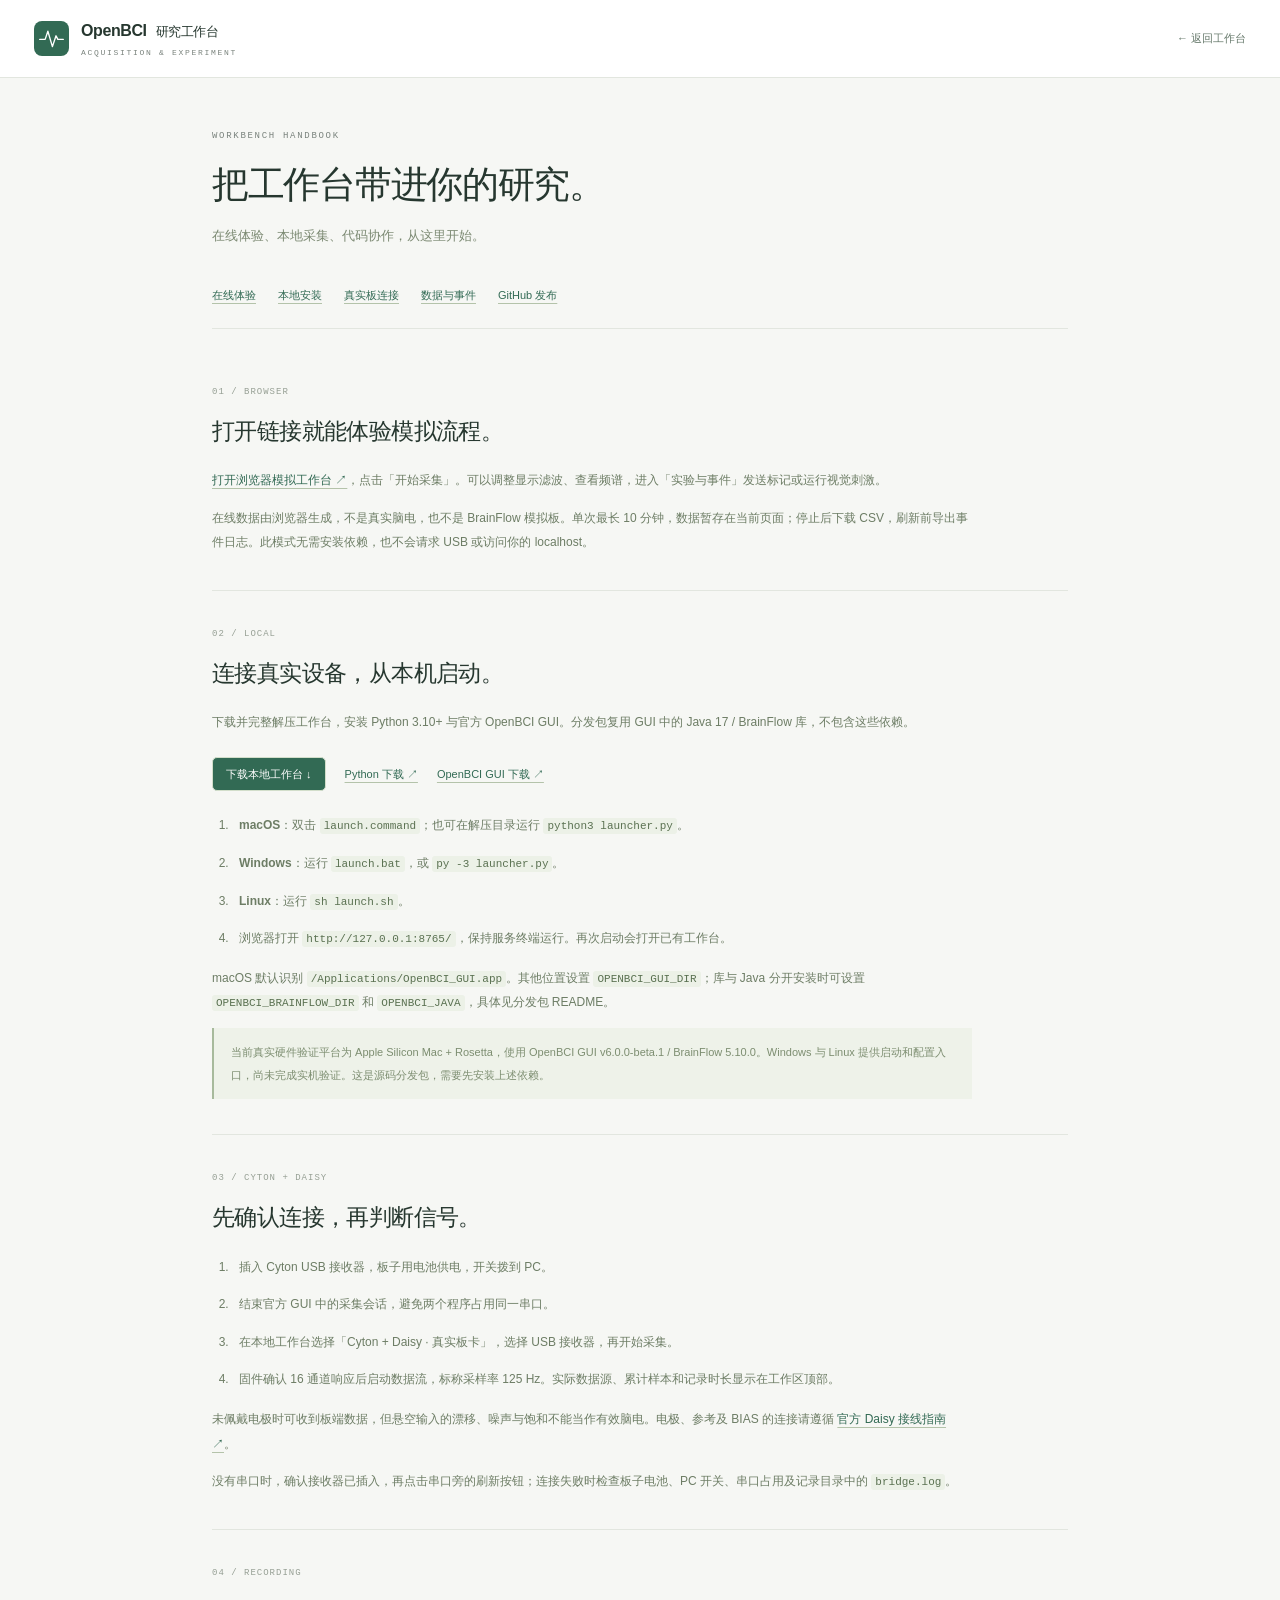
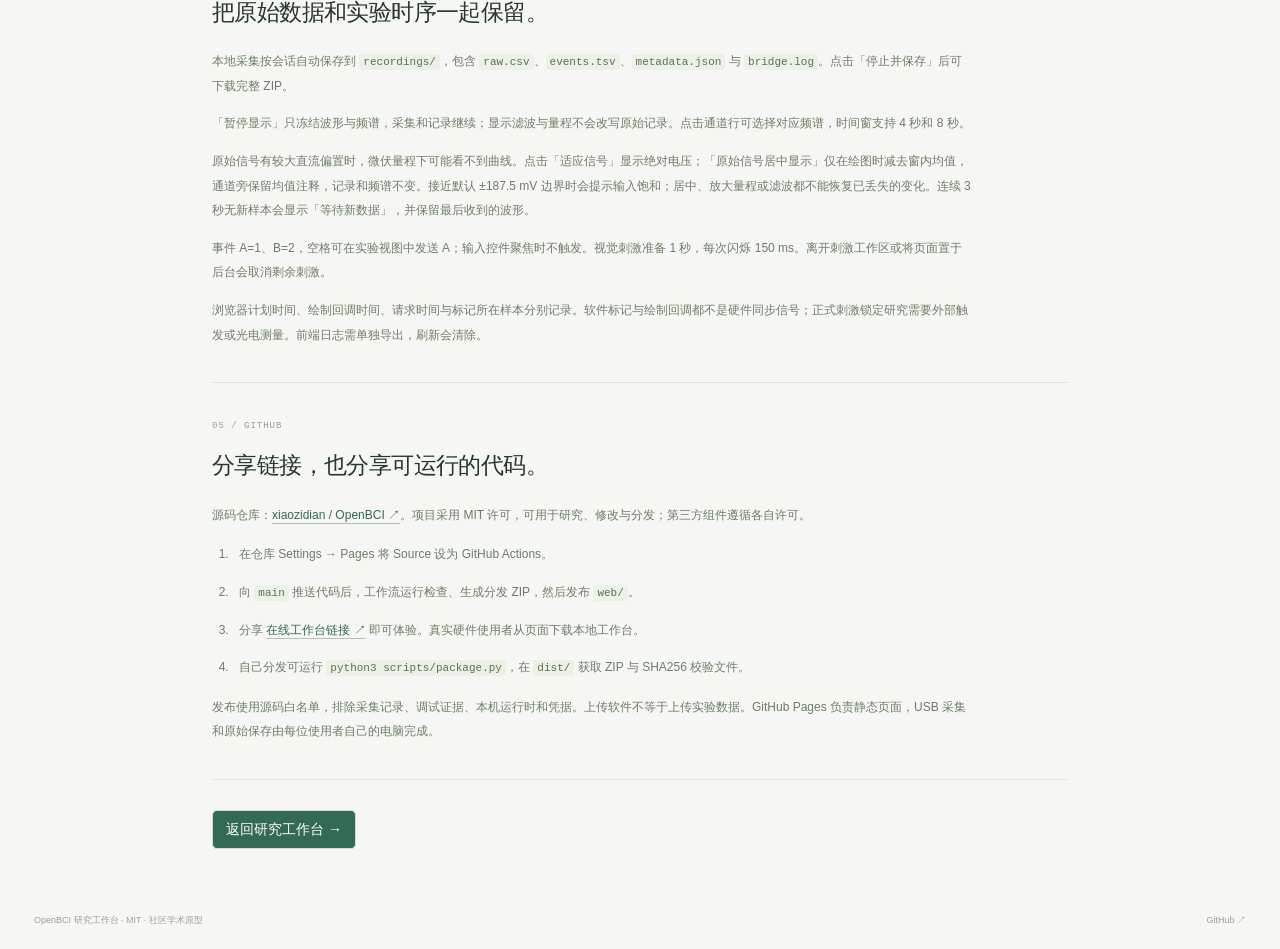
==== web/guide.html @ ebc66256 "Add research workbench, online demo and portable source distribution" ====
<!doctype html><html lang="zh-CN"><head><meta charset="UTF-8"><meta name="viewport" content="width=device-width,initial-scale=1"><meta name="description" content="OpenBCI 研究工作台使用说明：在线模拟、本地安装、真实 Cyton + Daisy 连接和 GitHub 发布。"><title>使用与分发 · OpenBCI 研究工作台</title><link rel="icon" href="./favicon.svg" type="image/svg+xml"><link rel="stylesheet" href="./style.css"></head><body>
<header class="topbar"><a class="identity" href="./"><span class="brand-mark" aria-hidden="true"><svg viewBox="0 0 32 32"><path d="M3 17h6l3-9 5 17 4-12 2 4h6"/></svg></span><span class="brand-copy"><strong>OpenBCI<span>研究工作台</span></strong><small>ACQUISITION & EXPERIMENT</small></span></a><a class="quiet-link" href="./">← 返回工作台</a></header>
<main class="guide-page"><div class="guide-page-intro"><p class="eyebrow">WORKBENCH HANDBOOK</p><h1>把工作台带进你的研究。</h1><p>在线体验、本地采集、代码协作，从这里开始。</p></div><nav class="guide-anchors" aria-label="说明目录"><a href="#demo">在线体验</a><a href="#local">本地安装</a><a href="#hardware">真实板连接</a><a href="#records">数据与事件</a><a href="#publish">GitHub 发布</a></nav>
<section id="demo"><span class="section-index">01 / BROWSER</span><h2>打开链接就能体验模拟流程。</h2><p><a href="./?demo=1">打开浏览器模拟工作台 ↗</a>，点击「开始采集」。可以调整显示滤波、查看频谱，进入「实验与事件」发送标记或运行视觉刺激。</p><p>在线数据由浏览器生成，不是真实脑电，也不是 BrainFlow 模拟板。单次最长 10 分钟，数据暂存在当前页面；停止后下载 CSV，刷新前导出事件日志。此模式无需安装依赖，也不会请求 USB 或访问你的 localhost。</p></section>
<section id="local"><span class="section-index">02 / LOCAL</span><h2>连接真实设备，从本机启动。</h2><p>下载并完整解压工作台，安装 Python 3.10+ 与官方 OpenBCI GUI。分发包复用 GUI 中的 Java 17 / BrainFlow 库，不包含这些依赖。</p><div class="guide-downloads"><a class="primary link-button" href="./downloads/OpenBCI-Research-Workbench.zip" download>下载本地工作台 ↓</a><a href="https://www.python.org/downloads/" target="_blank" rel="noopener">Python 下载 ↗</a><a href="https://openbci.com/downloads" target="_blank" rel="noopener">OpenBCI GUI 下载 ↗</a></div><ol><li><strong>macOS：</strong>双击 <code>launch.command</code>；也可在解压目录运行 <code>python3 launcher.py</code>。</li><li><strong>Windows：</strong>运行 <code>launch.bat</code>，或 <code>py -3 launcher.py</code>。</li><li><strong>Linux：</strong>运行 <code>sh launch.sh</code>。</li><li>浏览器打开 <code>http://127.0.0.1:8765/</code>，保持服务终端运行。再次启动会打开已有工作台。</li></ol><p>macOS 默认识别 <code>/Applications/OpenBCI_GUI.app</code>。其他位置设置 <code>OPENBCI_GUI_DIR</code>；库与 Java 分开安装时可设置 <code>OPENBCI_BRAINFLOW_DIR</code> 和 <code>OPENBCI_JAVA</code>，具体见分发包 README。</p><p class="guide-callout">当前真实硬件验证平台为 Apple Silicon Mac + Rosetta，使用 OpenBCI GUI v6.0.0-beta.1 / BrainFlow 5.10.0。Windows 与 Linux 提供启动和配置入口，尚未完成实机验证。这是源码分发包，需要先安装上述依赖。</p></section>
<section id="hardware"><span class="section-index">03 / CYTON + DAISY</span><h2>先确认连接，再判断信号。</h2><ol><li>插入 Cyton USB 接收器，板子用电池供电，开关拨到 PC。</li><li>结束官方 GUI 中的采集会话，避免两个程序占用同一串口。</li><li>在本地工作台选择「Cyton + Daisy · 真实板卡」，选择 USB 接收器，再开始采集。</li><li>固件确认 16 通道响应后启动数据流，标称采样率 125 Hz。实际数据源、累计样本和记录时长显示在工作区顶部。</li></ol><p>未佩戴电极时可收到板端数据，但悬空输入的漂移、噪声与饱和不能当作有效脑电。电极、参考及 BIAS 的连接请遵循 <a href="https://docs.openbci.com/GettingStarted/Boards/DaisyGS/" target="_blank" rel="noopener">官方 Daisy 接线指南 ↗</a>。</p><p>没有串口时，确认接收器已插入，再点击串口旁的刷新按钮；连接失败时检查板子电池、PC 开关、串口占用及记录目录中的 <code>bridge.log</code>。</p></section>
<section id="records"><span class="section-index">04 / RECORDING</span><h2>把原始数据和实验时序一起保留。</h2><p>本地采集按会话自动保存到 <code>recordings/</code>，包含 <code>raw.csv</code>、<code>events.tsv</code>、<code>metadata.json</code> 与 <code>bridge.log</code>。点击「停止并保存」后可下载完整 ZIP。</p><p>「暂停显示」只冻结波形与频谱，采集和记录继续；显示滤波与量程不会改写原始记录。点击通道行可选择对应频谱，时间窗支持 4 秒和 8 秒。</p><p>原始信号有较大直流偏置时，微伏量程下可能看不到曲线。点击「适应信号」显示绝对电压；「原始信号居中显示」仅在绘图时减去窗内均值，通道旁保留均值注释，记录和频谱不变。接近默认 ±187.5 mV 边界时会提示输入饱和；居中、放大量程或滤波都不能恢复已丢失的变化。连续 3 秒无新样本会显示「等待新数据」，并保留最后收到的波形。</p><p>事件 A=1、B=2，空格可在实验视图中发送 A；输入控件聚焦时不触发。视觉刺激准备 1 秒，每次闪烁 150 ms。离开刺激工作区或将页面置于后台会取消剩余刺激。</p><p>浏览器计划时间、绘制回调时间、请求时间与标记所在样本分别记录。软件标记与绘制回调都不是硬件同步信号；正式刺激锁定研究需要外部触发或光电测量。前端日志需单独导出，刷新会清除。</p></section>
<section id="publish"><span class="section-index">05 / GITHUB</span><h2>分享链接，也分享可运行的代码。</h2><p>源码仓库：<a href="https://github.com/xiaozidian/OpenBCI" target="_blank" rel="noopener">xiaozidian / OpenBCI ↗</a>。项目采用 MIT 许可，可用于研究、修改与分发；第三方组件遵循各自许可。</p><ol><li>在仓库 Settings → Pages 将 Source 设为 GitHub Actions。</li><li>向 <code>main</code> 推送代码后，工作流运行检查、生成分发 ZIP，然后发布 <code>web/</code>。</li><li>分享 <a href="https://xiaozidian.github.io/OpenBCI/">在线工作台链接 ↗</a> 即可体验。真实硬件使用者从页面下载本地工作台。</li><li>自己分发可运行 <code>python3 scripts/package.py</code>，在 <code>dist/</code> 获取 ZIP 与 SHA256 校验文件。</li></ol><p>发布使用源码白名单，排除采集记录、调试证据、本机运行时和凭据。上传软件不等于上传实验数据。GitHub Pages 负责静态页面，USB 采集和原始保存由每位使用者自己的电脑完成。</p></section>
<a class="primary link-button" href="./">返回研究工作台 →</a></main><footer class="app-footer"><span>OpenBCI 研究工作台 · MIT · 社区学术原型</span><a href="https://github.com/xiaozidian/OpenBCI">GitHub ↗</a></footer></body></html>
---- web/style.css ----
@charset "UTF-8";
:root{color-scheme:light;--ink:#26372f;--muted:#7a837d;--accent:#326a54;--accent-dark:#254e40;--accent-soft:#eaf1eb;--line:#e2e6df;--paper:#fff;--back:#f6f7f4;--red:#a63b35;--mono:"SFMono-Regular",Consolas,"Liberation Mono",monospace;--sans:-apple-system,BlinkMacSystemFont,"Segoe UI","PingFang SC","Microsoft YaHei",sans-serif;font-family:var(--sans);font-size:14px;font-synthesis:none;font-variant-numeric:tabular-nums}
*{box-sizing:border-box}html{scroll-behavior:smooth;scroll-padding-top:90px}body{margin:0;background:var(--back);color:var(--ink);line-height:1.5}button,input,select{font:inherit}button,a,input,select,summary{-webkit-tap-highlight-color:transparent}button{cursor:pointer;border:1px solid transparent;border-radius:6px;min-height:39px;padding:9px 14px;font-weight:550;transition:background .18s,border-color .18s,color .18s,transform .15s;display:inline-flex;align-items:center;justify-content:center;gap:9px}button:active:not(:disabled),.link-button:active{transform:translateY(1px)}button:disabled{opacity:.4;cursor:not-allowed}button svg,.link-button svg{width:16px;height:16px;fill:none;stroke:currentColor;stroke-width:1.5;stroke-linejoin:round;stroke-linecap:round;flex-shrink:0}button:focus-visible,a:focus-visible,input:focus-visible,select:focus-visible,summary:focus-visible{outline:3px solid #83a88d;outline-offset:3px}a{color:inherit;text-decoration:none}select,input[type=number]{width:100%;height:40px;border:1px solid #d9dfd7;background:var(--paper);color:var(--ink);border-radius:5px;padding:0 11px;min-width:0;transition:border-color .18s}select:hover:not(:disabled),input:hover:not(:disabled){border-color:#a3b5a5}select:disabled,input:disabled{background:#f7f8f5;color:#79857b}input[type=checkbox]{accent-color:var(--accent);width:15px;height:15px}h1,h2,h3,p{margin:0}h1{font-size:30px;letter-spacing:-1.1px;font-weight:600;line-height:1.3}h2{font-size:16px;font-weight:600;letter-spacing:-.35px}h3{font-size:16px;font-weight:600;letter-spacing:-.25px}small{font-weight:400}label{font-size:12px;font-weight:500}[hidden]{display:none!important}.skip-link{position:absolute;top:-80px;left:20px;z-index:6;background:var(--accent);color:white;padding:10px 16px}.skip-link:focus{top:10px}
.topbar{height:78px;display:flex;align-items:center;justify-content:space-between;gap:28px;padding:0 34px;background:#fff;border-bottom:1px solid var(--line)}.identity{display:flex;gap:12px;align-items:center;flex-shrink:0}.brand-mark{height:35px;width:35px;display:grid;place-items:center;background:var(--accent);color:white;border-radius:8px}.brand-mark svg{width:29px;fill:none;stroke:currentColor;stroke-width:1.5;stroke-linejoin:round;stroke-linecap:round}.brand-copy{display:block}.brand-copy strong{font-size:16px;letter-spacing:-.4px;font-weight:650;display:block}.brand-copy strong span{font-size:13px;margin-left:9px;font-weight:450}.brand-copy small{font:8px/1.5 var(--mono);letter-spacing:1.7px;color:var(--muted);display:block;margin-top:4px}.view-nav{display:flex;align-self:stretch;gap:6px}.view-tab{position:relative;border-radius:0;background:transparent;color:#7d867f;font-size:12px;font-weight:500;padding:0 17px}.view-tab:after{content:"";height:2px;background:transparent;position:absolute;bottom:0;left:17px;right:17px}.view-tab.active{color:var(--accent)}.view-tab.active:after{background:var(--accent)}.view-tab:hover{background:#f7f9f5;color:var(--accent)}.nav-count{display:inline-grid;place-items:center;min-width:17px;height:17px;background:#eef1eb;border-radius:4px;font:9px var(--mono)}.topbar-end{display:flex;align-items:center;gap:17px;flex-shrink:0}.environment-label{font-size:10px;color:var(--muted)}.session-badge{display:flex;gap:7px;align-items:center;font-size:11px;color:#7d867f;white-space:nowrap}.session-badge i{width:6px;height:6px;border-radius:50%;background:#a0aca0}.session-badge.running{color:var(--accent)}.session-badge.running i{background:#4e8a6b;box-shadow:0 0 0 4px #eef4ee}.session-badge.error{color:var(--red)}.session-badge.error i{background:var(--red)}
.workspace{max-width:1600px;margin:0 auto;padding:31px 34px 35px}.page-intro{display:flex;align-items:center;justify-content:space-between;gap:20px;margin-bottom:25px}.eyebrow,.micro-label{font:9px/1.5 var(--mono);letter-spacing:1.7px;color:var(--muted)}.page-intro .eyebrow{font-size:9px;letter-spacing:1.3px;margin-bottom:10px}.page-intro p:last-child{font-size:12px;color:var(--muted);margin-top:8px}.quiet-link{font-size:11px;color:#66796b;display:inline-flex;align-items:center;gap:9px;padding:7px 0;white-space:nowrap}.quiet-link:hover{color:var(--accent);text-decoration:underline;text-underline-offset:4px}.workspace-grid{display:grid;grid-template-columns:248px minmax(0,1fr);gap:25px;align-items:start}.sidebar{display:flex;flex-direction:column;gap:16px;min-width:0}.connection-panel,.session-panel{padding:21px 20px;background:var(--paper);border:1px solid var(--line);border-radius:9px}.section-heading{display:flex;align-items:center;gap:8px;margin-bottom:23px}.section-heading h2{font-size:14px;letter-spacing:0}.section-index{font:9px var(--mono);color:#97a095;padding-right:1px}.live-label{font-size:9px;color:#8a968a;margin-left:auto}.connection-panel>label,#portControls>label{display:block;font-size:11px;color:#6c786e;margin:17px 0 8px}.connection-panel>label:first-of-type{margin-top:0}.connection-panel select{font-size:11px;padding-left:9px}#portControls{margin-top:15px}.port-row{display:flex;gap:7px}.port-row select{font:10px var(--mono);padding-left:7px}.icon-button{border-color:var(--line);background:var(--paper);width:36px;flex-shrink:0;padding:0}.icon-button:hover{background:var(--accent-soft)}.help{font-size:10px;line-height:1.9;color:var(--muted);margin-top:11px}.acquisition-actions{margin:22px 0 20px;display:flex;gap:7px;flex-direction:column}.primary{background:var(--accent);color:white;border-color:var(--accent)}.primary:hover:not(:disabled){background:var(--accent-dark);border-color:var(--accent-dark)}.primary svg{fill:currentColor;stroke:none}.secondary{border-color:#dce2d9;color:#506254;background:var(--paper)}.secondary:hover:not(:disabled){background:var(--accent-soft);border-color:#a5b8a9}.stop-button{background:#fff;color:#6e796e;border-color:var(--line)}.stop-button:hover:not(:disabled){color:var(--red);border-color:#dcbab2;background:#fcf6f4}.stop-button:disabled{display:none}.acquisition-actions:has(.stop-button:not(:disabled)) .primary{display:none}.full{width:100%}.connection-steps{display:flex;justify-content:space-between;gap:8px;padding-top:14px;border-top:1px solid var(--line)}.connection-steps>span{display:flex;align-items:center;gap:5px;color:#96a192;font-size:9px;white-space:nowrap}.connection-steps i{width:5px;height:5px;border:1px solid #b8c3b5;border-radius:50%}.connection-steps .ready{color:#4b765b}.connection-steps .ready i{background:#6a9672;border-color:#6a9672}.inline-notice{font-size:10px;line-height:1.9;color:#7d897d;margin-top:12px;overflow-wrap:anywhere}.inline-notice.error{color:var(--red)}.session-panel .section-heading{margin-bottom:18px}.record-state{display:flex;align-items:center;gap:7px;font-size:11px}.record-state strong{font-weight:500}.record-dot{width:6px;height:6px;border-radius:50%;background:#adb6a9}.record-dot.active{background:#70956a;box-shadow:0 0 0 3px #eef4eb}.recording-path{font:10px/1.8 var(--mono);color:#7b887b;overflow-wrap:anywhere;margin:12px 0 17px}.session-panel button{font-size:10px;min-height:34px}.storage-note{display:flex;align-items:center;gap:6px;margin-top:18px;padding-top:14px;border-top:1px solid var(--line);font-size:9px;color:#879382}.storage-note svg{width:13px;height:13px;fill:none;stroke:currentColor;stroke-width:1.1}.sidebar-guide{display:flex;justify-content:space-between;align-items:center;font-size:11px;padding:5px 7px;color:#6b7c68}.sidebar-guide small{display:block;font-size:9px;color:#8e9a89;margin-top:5px}.sidebar-guide:hover{color:var(--accent)}
.main-column{display:flex;flex-direction:column;gap:18px;min-width:0}.session-strip{display:grid;grid-template-columns:1.3fr .8fr .7fr 1fr 1fr;gap:18px;padding:4px 3px 21px;border-bottom:1px solid var(--line);min-height:75px}.session-strip>div{min-width:0}.session-strip span{display:block;font-size:10px;color:#8c9789;margin-bottom:7px}.session-strip strong{font:20px/1.2 var(--mono);letter-spacing:-.8px;white-space:nowrap}.session-strip>div:first-child strong{font:13px/1.85 var(--sans);letter-spacing:0}.session-strip small{font-size:10px;color:#8c9789;letter-spacing:0;margin-left:3px}.view-panel{display:flex;flex-direction:column;gap:18px;min-width:0}.panel{background:var(--paper);border:1px solid var(--line);border-radius:9px;overflow:hidden}.panel-header{display:flex;align-items:center;justify-content:space-between;gap:12px;padding:19px 22px 17px}.panel-header .eyebrow{font-size:8px;letter-spacing:1.6px;margin-bottom:5px}.panel-header h2{display:flex;align-items:center;gap:12px}.compact{min-height:31px;padding:6px 10px;font-size:10px}.live-indicator{font-size:9px;font-weight:400;letter-spacing:0;color:#91a08d;display:inline-flex;align-items:center;gap:5px}.live-indicator:before{content:"";width:4px;height:4px;border-radius:50%;background:currentColor}.live-indicator.active{color:var(--accent)}.display-toolbar{padding:11px 20px;background:#fafbf8;border-top:1px solid #eef0e9;border-bottom:1px solid #eef0e9;display:flex;align-items:center;gap:18px}.display-toolbar>label:not(.check-row){display:flex;gap:8px;align-items:center;color:#85917e;font-size:10px;white-space:nowrap}.display-toolbar select{width:auto;font-size:10px;height:29px;background:#fff;min-width:64px;padding:0 7px}.check-row{display:flex;align-items:center;gap:6px;color:#6d7e66;font-size:10px;font-weight:400;white-space:nowrap}.check-row input{margin:0;width:13px;height:13px}.toolbar-spacer{flex:1}.plot-caption{display:flex;justify-content:space-between;gap:14px;padding:15px 20px 0;font:8px var(--mono);color:#8f9b88}.channel-legend{display:flex;gap:18px;font-size:8px}.channel-legend>span{display:flex;align-items:center;gap:5px}.channel-legend i{width:10px;height:2px;background:#4e735d}.channel-legend>span:last-child i{background:#9b9164}#filterBadge{font-size:8px}.waveform-wrap{height:490px;position:relative;margin:12px 12px 0 0}.waveform-wrap canvas{width:100%;height:100%;display:block;cursor:crosshair}.plot-empty{position:absolute;inset:0;display:flex;align-items:center;justify-content:center;flex-direction:column;gap:11px;pointer-events:none;color:#a0ac98;background:rgba(255,255,255,.88)}.plot-empty strong{color:#72846b;font-size:15px;font-weight:500}.plot-empty>span:last-child{font-size:11px;max-width:270px;text-align:center;line-height:1.8}.empty-wave svg{width:140px;height:40px;fill:none;stroke:#a7bba0;stroke-width:1;stroke-linejoin:round;margin-bottom:12px}.plot-footer{border-top:1px solid #eff1eb;display:flex;justify-content:space-between;gap:10px;flex-wrap:wrap;padding:11px 19px;font:8px/1.6 var(--mono);color:#8d9b85}.plot-footer>span:last-child{font-family:var(--sans);font-size:8px}.paused-overlay{position:absolute;left:50%;top:14px;transform:translateX(-50%);color:var(--accent-dark);background:#eef4e9f0;border:1px solid #ccdbc5;border-radius:4px;padding:7px 12px;font-size:10px;white-space:nowrap}
.channel-picker{display:flex;align-items:center;gap:10px;font-size:10px;color:#889580}.channel-picker select{width:84px;height:31px;font:10px var(--mono);padding:0 6px}.spectrum-panel .panel-header{border-bottom:1px solid #eef1e9}.spectrum-body{display:grid;grid-template-columns:minmax(0,1fr) 220px;gap:20px;align-items:center;padding:10px 23px 0 2px}.spectrum-wrap{height:215px;min-width:0}.spectrum-wrap canvas{width:100%;height:100%;display:block}.spectrum-explainer{border-left:1px solid var(--line);padding-left:22px}.spectrum-explainer .micro-label{font-size:7px;letter-spacing:1px}.spectrum-explainer h3{font-size:14px;margin:9px 0 10px}.spectrum-explainer>p{font-size:10px;line-height:1.9;color:#798973}.spectrum-explainer .help{font-size:9px;color:#9aa490;margin-top:9px}.spectrum-note{font-size:9px;color:#8c9b81;padding:9px 20px 16px}.method-note{padding:0 4px;color:#8f9d85;font-size:10px}.method-note summary{cursor:pointer;width:fit-content}.method-note p{max-width:900px;line-height:1.9;margin-top:12px;color:#7c8c71}.app-footer{max-width:1600px;padding:0 34px 22px;display:flex;justify-content:space-between;margin:auto;gap:15px;color:#99a38f;font-size:9px}.footer-dot{padding:0 5px}#connectionStatus{font:8px var(--mono);white-space:nowrap}
.experiment-body{display:grid;grid-template-columns:minmax(160px,1fr) minmax(220px,1fr);gap:34px;padding:15px 27px 25px}.stimulus{height:275px;display:flex;align-items:center;justify-content:center;position:relative;background:#263e32;color:#e9eee5;border-radius:6px}.stimulus>span{font:48px/1 var(--mono);font-weight:200}.stimulus small{position:absolute;bottom:18px;text-align:center;left:0;right:0;color:#92a68a;font-size:11px}.stimulus.flash{background:#fff;color:#21382b;outline:1px solid #56714b;outline-offset:-1px}.stimulus.flash small{color:#56714b}.control-label{font-size:11px;color:#708365;margin:1px 0 10px}.button-row{display:flex;gap:8px}.button-row>button{flex:1;font-size:12px}.button-row kbd{font:9px var(--mono);padding:1px 4px;border:1px solid #dce4d4;border-radius:3px;color:#8c9e7e;min-width:17px}.keyboard-hint{font-size:9px;margin:10px 0 20px}.paradigm-inputs{display:flex;gap:15px;margin-bottom:20px}.paradigm-inputs label{color:#74896a;font-size:10px;flex:1}.paradigm-inputs input{margin-top:8px;height:38px;font:12px var(--mono)}.experiment-readiness{font-size:9px;color:#8d9f81;line-height:1.8;margin-top:13px}.timing-note{font-size:10px;line-height:1.9;color:#8a9b7d;background:#fafbf8;border-top:1px solid #eef1e8;padding:14px 24px}.tag{font:9px var(--mono);padding:4px 7px;background:#f0f4ec;color:#708566;border-radius:3px}.event-log-panel .panel-header{border-bottom:1px solid var(--line)}.event-log-panel h2>span{font:11px var(--mono);color:#93a284}.table-wrap{overflow:auto;max-height:390px}table{border-collapse:collapse;width:100%;text-align:left;white-space:nowrap;font-size:11px}th{background:#fafbf8;color:#8b9b7f;font-size:9px;font-weight:500;padding:12px 20px;position:sticky;top:0;border-bottom:1px solid var(--line)}td{font:10px var(--mono);padding:13px 20px;border-bottom:1px solid #edf0e7;color:#73876a}td:first-child{font-family:var(--sans);color:#516649}td.table-empty{white-space:normal;text-align:center;padding:38px 25px;font-family:var(--sans)}td.table-empty strong{font-weight:500;color:#72886a;font-size:12px;display:block}td.table-empty span{font-size:10px;color:#9ba68d;display:block;margin-top:8px;line-height:1.8}.event-state{font:10px var(--sans);color:#889a7b}.event-state.observed{color:var(--accent)}.event-state.failed,.event-state.unobserved{color:var(--red)}.log-note{font-size:9px;line-height:1.8;color:#9ba58e;padding:12px 20px}
.environment-banner{display:flex;align-items:center;gap:15px;background:#edf2e8;border:1px solid #dce6d4;border-radius:6px;padding:13px 18px;margin-bottom:23px;color:#5e7752}.banner-symbol{font-size:28px;font-weight:300;line-height:1}.environment-banner strong{font-size:11px;font-weight:550}.environment-banner p{font-size:10px;line-height:1.8;margin-top:3px;color:#7e916e}.text-button{margin-left:auto;font-size:10px;white-space:nowrap}.text-button:hover{text-decoration:underline;text-underline-offset:4px}.guide-intro{padding:22px 0 15px}.guide-intro h2{font-size:27px;font-weight:500;letter-spacing:-.9px;margin-top:12px}.guide-intro>p:last-child{font-size:12px;color:#7d9072;margin-top:12px}.guide-modes{display:grid;grid-template-columns:1fr 1fr;gap:30px;padding:0 0 30px;border-bottom:1px solid var(--line)}.guide-modes article{padding:25px 25px 27px;background:#fff;border-radius:7px;border:1px solid var(--line)}.guide-number{font:9px var(--mono);color:#93a083}.guide-modes h3{font-size:19px;line-height:1.6;letter-spacing:-.5px;margin:18px 0 12px;font-weight:500}.guide-modes p{font-size:11px;line-height:1.9;color:#809072;min-height:64px;margin-bottom:23px}.guide-modes button,.guide-modes .link-button{font-size:11px;min-height:37px}.link-button{display:inline-flex;align-items:center;justify-content:center;gap:10px;border:1px solid #d2deca;border-radius:5px;padding:8px 13px;font-weight:500}.guide-modes .quiet-link{display:block;font-size:10px;padding-top:12px}.workflow-guide{padding:10px 0}.workflow-guide h3{font-size:13px;font-weight:500}.workflow-guide ol{padding:0;list-style:none;counter-reset:step;display:grid;grid-template-columns:1fr 1fr 1fr;gap:25px;margin-top:22px}.workflow-guide li{counter-increment:step;font-size:11px}.workflow-guide li:before{content:"0" counter(step);display:block;font:10px var(--mono);color:#9aab8e;margin-bottom:10px}.workflow-guide strong{font-weight:500;display:block;margin-bottom:7px}.workflow-guide li span{font-size:10px;line-height:1.9;color:#8a9d7c}.toast{position:fixed;bottom:25px;left:50%;transform:translateX(-50%);z-index:4;max-width:min(90vw,520px);background:#2d4635;color:#fff;padding:12px 18px;border-radius:6px;font-size:11px;box-shadow:0 4px 20px #1d2e221a}.toast.error{background:#823b30}
@media(min-width:1450px){.waveform-wrap{height:550px}.workspace-grid{grid-template-columns:260px minmax(0,1fr);gap:28px}.session-strip{gap:30px}.session-strip strong{font-size:23px}.spectrum-body{grid-template-columns:minmax(0,1fr) 270px}.spectrum-explainer{padding-left:28px}}
@media(max-width:1150px){.topbar{padding:0 24px;gap:16px}.brand-copy strong span{display:none}.topbar-end{gap:10px}.environment-label{display:none}.view-tab{padding:0 13px}.workspace{padding:26px 24px}.workspace-grid{grid-template-columns:220px minmax(0,1fr);gap:18px}.connection-panel,.session-panel{padding:18px 16px}.session-strip{gap:12px;grid-template-columns:1.2fr .7fr .6fr .9fr 1fr}.session-strip strong{font-size:18px}.session-strip>div:first-child strong{font-size:11px}.display-toolbar{gap:13px;padding:11px 16px;flex-wrap:wrap}.display-toolbar>label:not(.check-row){gap:6px}.toolbar-spacer{display:none}.spectrum-body{grid-template-columns:1fr;padding-right:10px}.spectrum-explainer{display:none}.waveform-wrap{height:490px}.plot-footer>span:last-child{display:none}.experiment-body{gap:20px;padding:15px 20px 23px;grid-template-columns:1fr 1.15fr}.stimulus{height:260px}.guide-modes{gap:17px}.guide-modes article{padding:20px}.guide-modes h3{font-size:17px}.guide-modes p{min-height:90px}.app-footer{padding-left:24px;padding-right:24px}}
@media(max-width:820px){.topbar{height:auto;min-height:74px;flex-wrap:wrap;padding:17px 20px 0;gap:14px}.identity{order:0}.topbar-end{order:1;margin-left:auto}.view-nav{order:2;width:100%;height:43px;gap:14px}.view-tab{padding:0 5px;flex:1;font-size:11px}.view-tab:after{left:5px;right:5px}.brand-copy strong span{display:inline;font-size:12px}.workspace{padding:24px 18px 25px}.page-intro{margin-bottom:20px}.page-intro h1{font-size:26px}.page-intro .eyebrow{font-size:8px}.page-intro>div>p:last-child{font-size:11px}.workspace-grid{grid-template-columns:1fr;gap:18px}.sidebar{display:grid;grid-template-columns:1.1fr 1fr;gap:15px}.sidebar-guide{display:none}.connection-panel,.session-panel{padding:17px}.section-heading{margin-bottom:16px}.connection-panel #mode{height:35px}.connection-panel .help{margin-top:9px}.acquisition-actions{margin:14px 0}.connection-steps{padding-top:10px}.inline-notice{font-size:9px;margin-top:9px}.session-panel .help{font-size:9px}.storage-note{font-size:8px;margin-top:13px}.session-strip{padding:5px 3px 18px;gap:15px;grid-template-columns:1.2fr .8fr .6fr .9fr 1fr;min-height:67px}.session-strip strong{font-size:19px}.session-strip>div:first-child strong{font-size:12px}.session-strip span{font-size:9px}.main-column{gap:16px}.waveform-wrap{height:500px}.display-toolbar{justify-content:space-between;gap:12px}.plot-caption #filterBadge{font-size:7px}.channel-legend{font-size:7px;gap:13px}.spectrum-body{grid-template-columns:minmax(0,1fr) 190px;padding-right:18px}.spectrum-explainer{display:block;padding-left:15px}.spectrum-explainer h3{font-size:12px}.spectrum-explainer p{font-size:9px}.experiment-body{grid-template-columns:1fr 1fr}.environment-banner{padding:12px 13px;gap:12px}.environment-banner p{font-size:9px}.environment-banner .text-button{font-size:9px}.banner-symbol{display:none}.guide-intro h2{font-size:24px}.app-footer{padding:0 18px 20px;flex-wrap:wrap;font-size:8px}}
@media(max-width:480px){.topbar{padding:15px 15px 0}.brand-copy strong{font-size:14px}.brand-copy strong span{font-size:11px;margin-left:5px}.brand-copy small{font-size:6px;letter-spacing:1.2px}.brand-mark{width:30px;height:30px}.brand-mark svg{width:25px}.identity{gap:8px}.session-badge{font-size:9px;max-width:130px}.workspace{padding:22px 12px}.page-intro h1{font-size:25px}.page-intro>.quiet-link{font-size:9px}.page-intro>div>p:last-child{max-width:235px;line-height:1.8}.sidebar{grid-template-columns:1fr}.session-panel{display:grid;grid-template-columns:minmax(0,1fr) auto;gap:8px 15px;align-items:center;padding:16px}.session-panel .section-heading{grid-column:1/-1;margin-bottom:3px}.record-state{grid-column:1}.recording-path{grid-column:1;grid-row:3;margin:0;font-size:9px}.session-panel #downloadRecording{grid-column:2;grid-row:2/4;width:auto;max-width:160px;padding:7px 9px;font-size:9px}.session-panel .help{grid-column:1/-1;margin-top:2px}.storage-note{display:none}.connection-panel{padding:18px}.connection-panel .section-heading{margin-bottom:20px}.connection-panel .acquisition-actions{margin:16px 0}.session-strip{grid-template-columns:1.15fr .7fr .55fr 1fr;gap:12px 8px}.session-strip>div:last-child{display:none}.session-strip strong{font-size:18px}.session-strip>div:first-child strong{font-size:11px}.session-strip small{font-size:8px}.panel-header{padding:16px}.panel-header h2{font-size:14px;gap:8px}.live-indicator{font-size:8px}.compact{font-size:9px;padding:5px 8px;min-height:29px}.display-toolbar{padding:10px 13px;gap:10px 13px;justify-content:flex-start}.display-toolbar>label:not(.check-row){font-size:9px;gap:5px}.display-toolbar select{font-size:9px;height:28px;padding:0 5px}.display-toolbar .check-row{font-size:9px}.display-toolbar label:first-child{flex:1;min-width:165px}.display-toolbar label:first-child select{flex:1}.display-toolbar label:nth-last-child(2){margin-right:10px}.plot-caption{padding:12px 13px 0}.plot-caption>#filterBadge{display:none}.waveform-wrap{height:520px;margin-right:6px;margin-top:9px}.plot-footer{font-size:7px;padding:10px 13px}.spectrum-body{grid-template-columns:1fr;padding-right:6px}.spectrum-explainer{display:none}.spectrum-wrap{height:215px}.channel-picker{font-size:9px;gap:6px}.channel-picker select{font-size:9px;width:70px}.spectrum-note{font-size:8px;padding:5px 14px 15px}.environment-banner{align-items:flex-start;gap:9px}.environment-banner>div{flex:1}.environment-banner .text-button{font-size:8px;padding-top:3px}.environment-banner strong{font-size:10px}.environment-banner p{font-size:8px;line-height:1.9}.experiment-body{grid-template-columns:1fr;gap:20px;padding:10px 17px 20px}.stimulus{height:205px}.timing-note{font-size:9px;padding:13px 17px}.guide-modes{grid-template-columns:1fr;gap:15px}.guide-modes p{min-height:0}.guide-intro h2{font-size:23px;line-height:1.6}.workflow-guide ol{grid-template-columns:1fr;gap:20px}.workflow-guide li:before{float:left;width:30px;margin-top:2px}.workflow-guide li{padding-left:5px}.workflow-guide li span{display:block;margin-left:30px}.log-note{font-size:8px}.method-note{font-size:9px}.paused-overlay{font-size:9px}.app-footer{gap:7px}}
@media(prefers-reduced-motion:reduce){html{scroll-behavior:auto}*,*:before,*:after{transition:none!important;animation:none!important}}
.guide-page{max-width:920px;margin:0 auto;padding:52px 32px 65px}.guide-page-intro h1{font-size:37px;font-weight:500;letter-spacing:-1.3px;margin:17px 0}.guide-page-intro>p:last-child{font-size:13px;color:#7b8972}.guide-anchors{display:flex;flex-wrap:wrap;gap:22px;font-size:11px;padding:24px 0;margin:18px 0 20px;border-bottom:1px solid var(--line);color:#647b59}.guide-page>section{padding:30px 0 35px;border-bottom:1px solid var(--line)}.guide-page>section>h2{font-size:23px;font-weight:500;letter-spacing:-.6px;margin:14px 0 20px}.guide-page section p,.guide-page li{font-size:12px;line-height:2.05;color:#6d7d65;max-width:760px;margin-top:13px}.guide-page ol{padding-left:20px;margin:15px 0}.guide-page li{padding-left:7px}.guide-page a:not(.link-button){color:var(--accent);text-decoration:underline;text-underline-offset:4px;text-decoration-color:#b4c3aa}.guide-page code{font:11px var(--mono);overflow-wrap:anywhere;background:#ecf1e7;padding:2px 4px;border-radius:3px;color:#5a7151}.guide-downloads{display:flex;align-items:center;gap:19px;flex-wrap:wrap;margin:22px 0}.guide-downloads a{font-size:11px}.guide-page p.guide-callout{font-size:11px;background:#eef2e9;padding:13px 17px;border-left:2px solid #a7ba9c;color:#7d8e71}.guide-page>.link-button{margin-top:30px}.guide-page .section-index{letter-spacing:1px;font-size:9px}@media(max-width:600px){.guide-page{padding:32px 20px 45px}.guide-page-intro h1{font-size:29px;line-height:1.5}.guide-page>section>h2{font-size:21px;line-height:1.6}.guide-page section p,.guide-page li{font-size:11px}.guide-anchors{gap:18px;font-size:10px}.guide-page code{font-size:10px}}
/* Legibility for sustained use; small labels remain secondary to the signal. */
.help{font-size:11px}.inline-notice{font-size:11px}.connection-panel select{font-size:12px}.connection-panel>label,#portControls>label{font-size:12px}.section-heading h2{font-size:15px}.session-panel button{font-size:11px}.connection-steps>span{font-size:10px}.session-strip span{font-size:11px}.spectrum-note{font-size:10px}.spectrum-explainer>p{font-size:11px}.spectrum-explainer .help{font-size:10px}.view-tab{font-size:13px}.guide-modes p{font-size:12px}.recording-path{font-size:11px}.timing-note{font-size:11px}.plot-footer{font-size:9px}.method-note{font-size:11px}
@media(max-width:820px){.help,.inline-notice{font-size:10px}.session-strip span{font-size:10px}.spectrum-explainer>p{font-size:10px}.view-tab{font-size:12px}.recording-path{font-size:10px}}
@media(max-width:480px){.plot-footer{font-size:8px}.timing-note{font-size:10px}.session-strip span{font-size:9px}.method-note{font-size:10px}.view-tab{font-size:11px}}
.plot-options{display:flex;align-items:center;gap:14px;flex-wrap:wrap;padding:10px 20px;border-bottom:1px solid var(--line);background:#fcfdfb}.plot-options .check-row{font-size:11px;display:inline-flex;align-items:center;gap:7px}.plot-options>span{font-size:10px;color:var(--muted)}.plot-options>button{margin-left:auto}.signal-notice{margin:12px 20px 0;padding:10px 13px;border-left:2px solid #b99363;background:#faf5e9;color:#815e32;font-size:11px;line-height:1.9;max-width:90ch}.session-badge.waiting{color:#946d37}.session-badge.waiting i{background:#b99363}.signal-notice+#rangeNotice:not([hidden]){margin-top:8px}@media(max-width:600px){.plot-options{padding:10px 13px;gap:9px}.plot-options>span{flex-basis:100%;order:3}.signal-notice{margin-left:13px;margin-right:13px}}
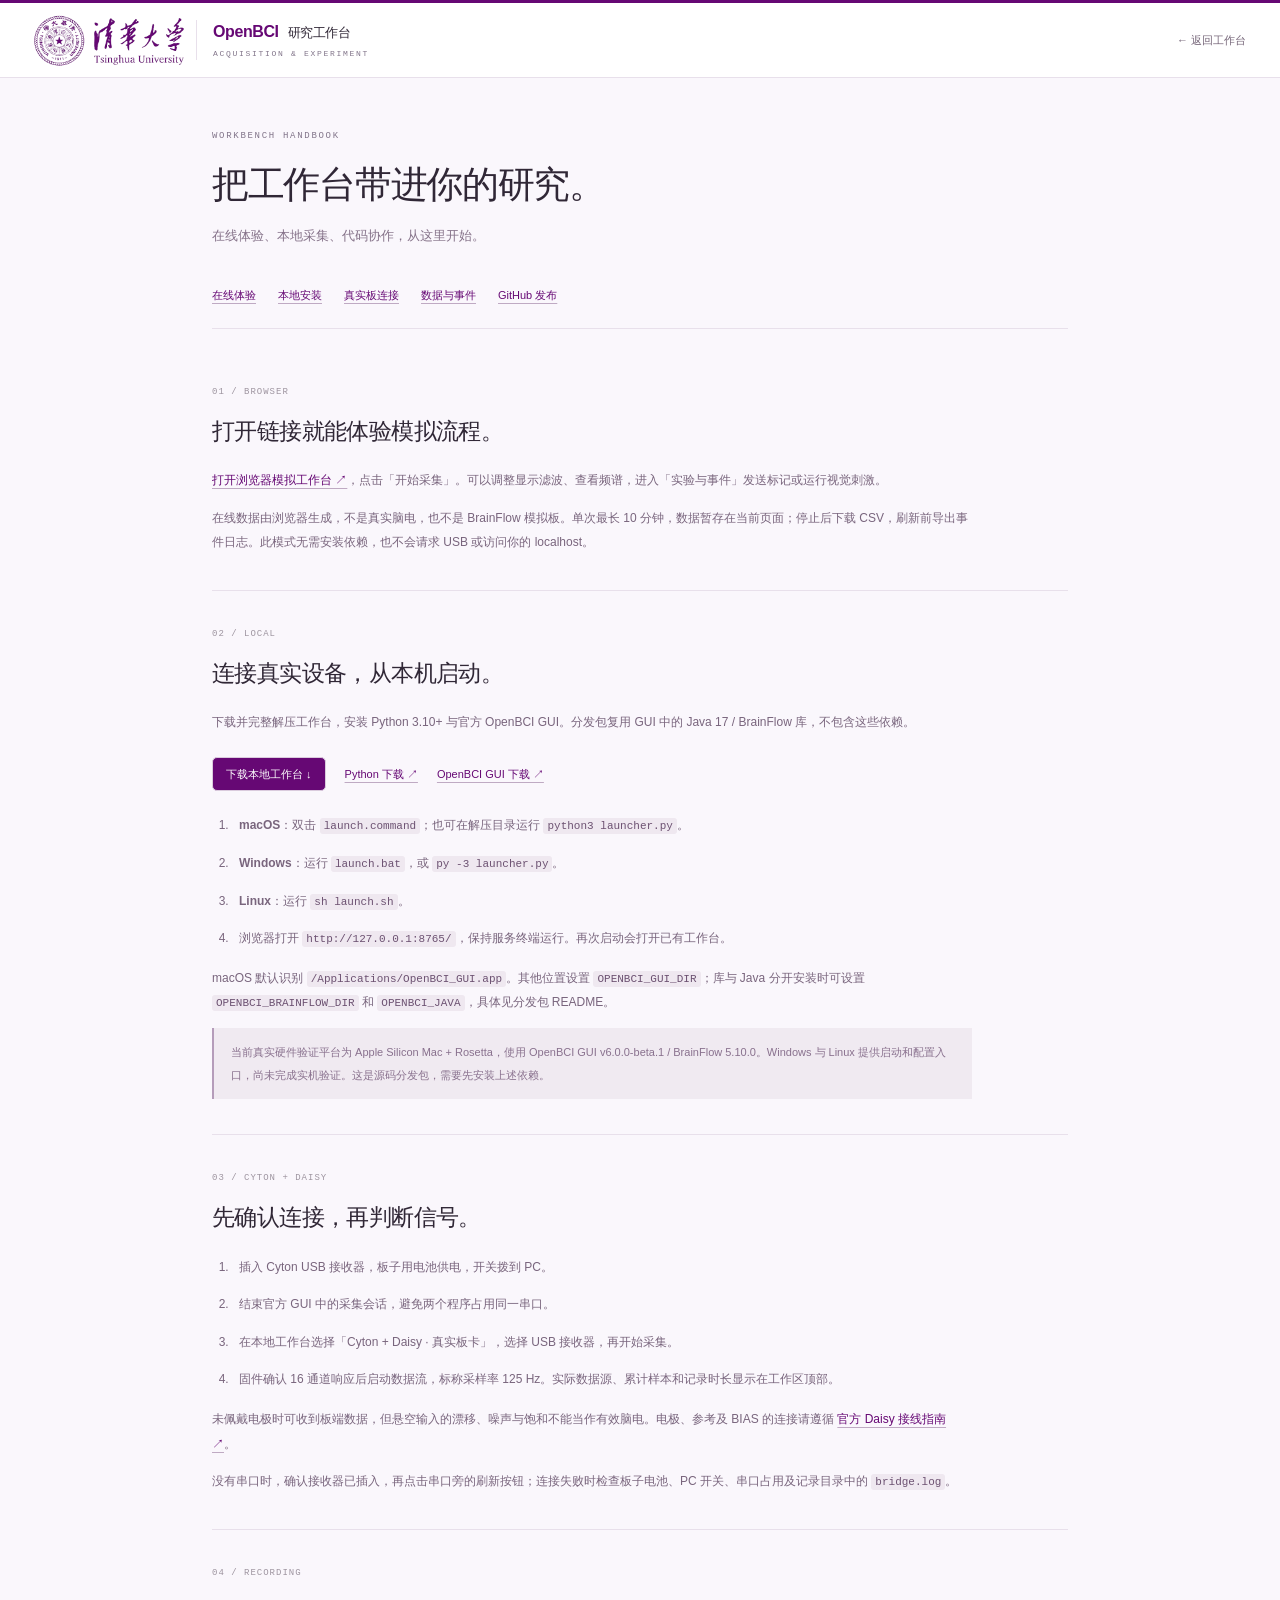
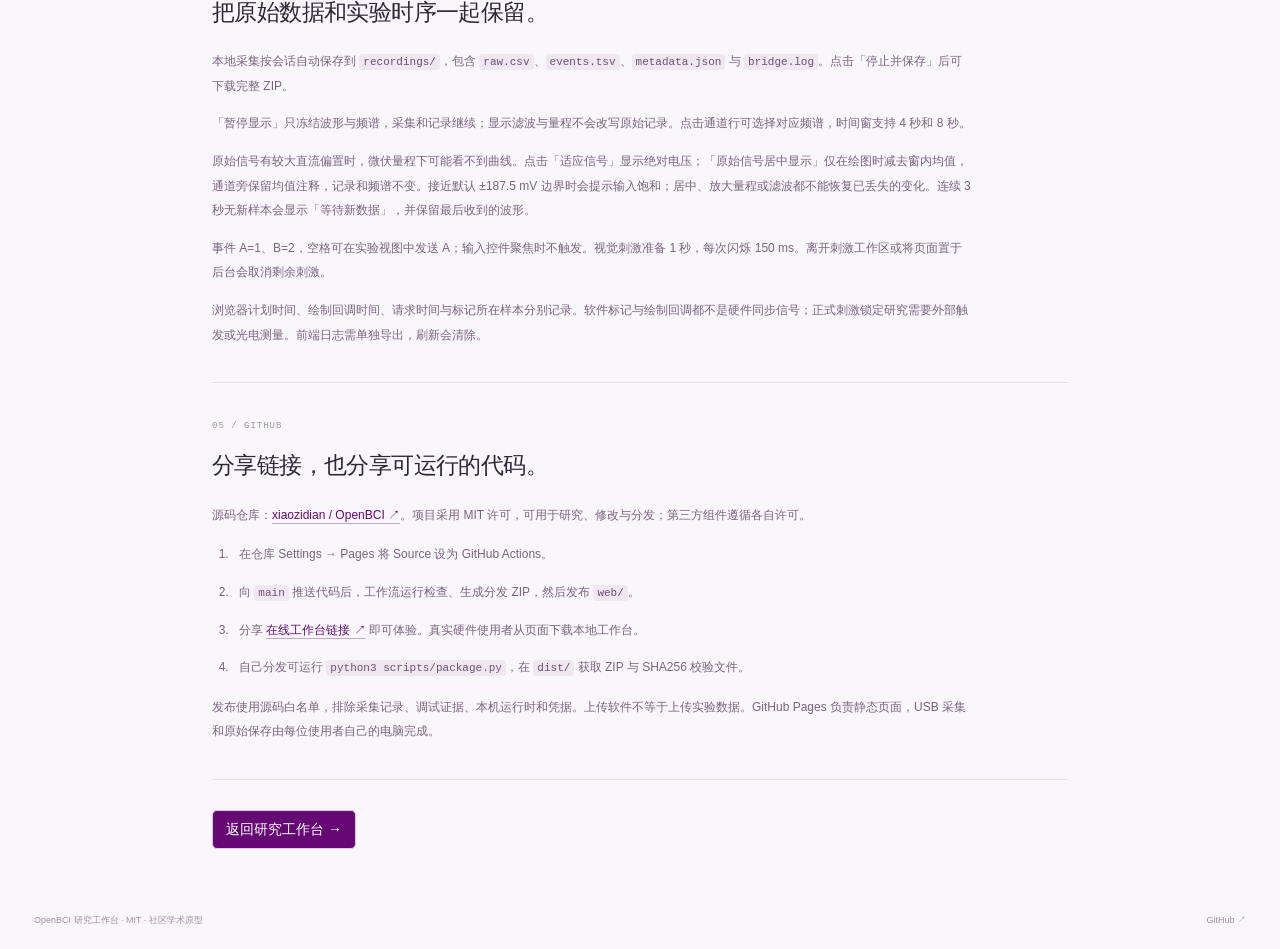
==== commit 8f42c95b: "Apply Tsinghua purple theme and supplied university logo" ====
--- a/web/guide.html
+++ b/web/guide.html
@@ -1,5 +1,5 @@
 <!doctype html><html lang="zh-CN"><head><meta charset="UTF-8"><meta name="viewport" content="width=device-width,initial-scale=1"><meta name="description" content="OpenBCI 研究工作台使用说明：在线模拟、本地安装、真实 Cyton + Daisy 连接和 GitHub 发布。"><title>使用与分发 · OpenBCI 研究工作台</title><link rel="icon" href="./favicon.svg" type="image/svg+xml"><link rel="stylesheet" href="./style.css"></head><body>
-<header class="topbar"><a class="identity" href="./"><span class="brand-mark" aria-hidden="true"><svg viewBox="0 0 32 32"><path d="M3 17h6l3-9 5 17 4-12 2 4h6"/></svg></span><span class="brand-copy"><strong>OpenBCI<span>研究工作台</span></strong><small>ACQUISITION & EXPERIMENT</small></span></a><a class="quiet-link" href="./">← 返回工作台</a></header>
+<header class="topbar"><a class="identity" href="./"><span class="tsinghua-logo"><img src="./tsinghua-logo.png" alt="清华大学 Tsinghua University 校徽与校名" width="763" height="330"></span><span class="brand-copy"><strong>OpenBCI<span>研究工作台</span></strong><small>ACQUISITION & EXPERIMENT</small></span></a><a class="quiet-link" href="./">← 返回工作台</a></header>
 <main class="guide-page"><div class="guide-page-intro"><p class="eyebrow">WORKBENCH HANDBOOK</p><h1>把工作台带进你的研究。</h1><p>在线体验、本地采集、代码协作，从这里开始。</p></div><nav class="guide-anchors" aria-label="说明目录"><a href="#demo">在线体验</a><a href="#local">本地安装</a><a href="#hardware">真实板连接</a><a href="#records">数据与事件</a><a href="#publish">GitHub 发布</a></nav>
 <section id="demo"><span class="section-index">01 / BROWSER</span><h2>打开链接就能体验模拟流程。</h2><p><a href="./?demo=1">打开浏览器模拟工作台 ↗</a>，点击「开始采集」。可以调整显示滤波、查看频谱，进入「实验与事件」发送标记或运行视觉刺激。</p><p>在线数据由浏览器生成，不是真实脑电，也不是 BrainFlow 模拟板。单次最长 10 分钟，数据暂存在当前页面；停止后下载 CSV，刷新前导出事件日志。此模式无需安装依赖，也不会请求 USB 或访问你的 localhost。</p></section>
 <section id="local"><span class="section-index">02 / LOCAL</span><h2>连接真实设备，从本机启动。</h2><p>下载并完整解压工作台，安装 Python 3.10+ 与官方 OpenBCI GUI。分发包复用 GUI 中的 Java 17 / BrainFlow 库，不包含这些依赖。</p><div class="guide-downloads"><a class="primary link-button" href="./downloads/OpenBCI-Research-Workbench.zip" download>下载本地工作台 ↓</a><a href="https://www.python.org/downloads/" target="_blank" rel="noopener">Python 下载 ↗</a><a href="https://openbci.com/downloads" target="_blank" rel="noopener">OpenBCI GUI 下载 ↗</a></div><ol><li><strong>macOS：</strong>双击 <code>launch.command</code>；也可在解压目录运行 <code>python3 launcher.py</code>。</li><li><strong>Windows：</strong>运行 <code>launch.bat</code>，或 <code>py -3 launcher.py</code>。</li><li><strong>Linux：</strong>运行 <code>sh launch.sh</code>。</li><li>浏览器打开 <code>http://127.0.0.1:8765/</code>，保持服务终端运行。再次启动会打开已有工作台。</li></ol><p>macOS 默认识别 <code>/Applications/OpenBCI_GUI.app</code>。其他位置设置 <code>OPENBCI_GUI_DIR</code>；库与 Java 分开安装时可设置 <code>OPENBCI_BRAINFLOW_DIR</code> 和 <code>OPENBCI_JAVA</code>，具体见分发包 README。</p><p class="guide-callout">当前真实硬件验证平台为 Apple Silicon Mac + Rosetta，使用 OpenBCI GUI v6.0.0-beta.1 / BrainFlow 5.10.0。Windows 与 Linux 提供启动和配置入口，尚未完成实机验证。这是源码分发包，需要先安装上述依赖。</p></section>
--- a/web/style.css
+++ b/web/style.css
@@ -1,20 +1,25 @@
 @charset "UTF-8";
-:root{color-scheme:light;--ink:#26372f;--muted:#7a837d;--accent:#326a54;--accent-dark:#254e40;--accent-soft:#eaf1eb;--line:#e2e6df;--paper:#fff;--back:#f6f7f4;--red:#a63b35;--mono:"SFMono-Regular",Consolas,"Liberation Mono",monospace;--sans:-apple-system,BlinkMacSystemFont,"Segoe UI","PingFang SC","Microsoft YaHei",sans-serif;font-family:var(--sans);font-size:14px;font-synthesis:none;font-variant-numeric:tabular-nums}
-*{box-sizing:border-box}html{scroll-behavior:smooth;scroll-padding-top:90px}body{margin:0;background:var(--back);color:var(--ink);line-height:1.5}button,input,select{font:inherit}button,a,input,select,summary{-webkit-tap-highlight-color:transparent}button{cursor:pointer;border:1px solid transparent;border-radius:6px;min-height:39px;padding:9px 14px;font-weight:550;transition:background .18s,border-color .18s,color .18s,transform .15s;display:inline-flex;align-items:center;justify-content:center;gap:9px}button:active:not(:disabled),.link-button:active{transform:translateY(1px)}button:disabled{opacity:.4;cursor:not-allowed}button svg,.link-button svg{width:16px;height:16px;fill:none;stroke:currentColor;stroke-width:1.5;stroke-linejoin:round;stroke-linecap:round;flex-shrink:0}button:focus-visible,a:focus-visible,input:focus-visible,select:focus-visible,summary:focus-visible{outline:3px solid #83a88d;outline-offset:3px}a{color:inherit;text-decoration:none}select,input[type=number]{width:100%;height:40px;border:1px solid #d9dfd7;background:var(--paper);color:var(--ink);border-radius:5px;padding:0 11px;min-width:0;transition:border-color .18s}select:hover:not(:disabled),input:hover:not(:disabled){border-color:#a3b5a5}select:disabled,input:disabled{background:#f7f8f5;color:#79857b}input[type=checkbox]{accent-color:var(--accent);width:15px;height:15px}h1,h2,h3,p{margin:0}h1{font-size:30px;letter-spacing:-1.1px;font-weight:600;line-height:1.3}h2{font-size:16px;font-weight:600;letter-spacing:-.35px}h3{font-size:16px;font-weight:600;letter-spacing:-.25px}small{font-weight:400}label{font-size:12px;font-weight:500}[hidden]{display:none!important}.skip-link{position:absolute;top:-80px;left:20px;z-index:6;background:var(--accent);color:white;padding:10px 16px}.skip-link:focus{top:10px}
-.topbar{height:78px;display:flex;align-items:center;justify-content:space-between;gap:28px;padding:0 34px;background:#fff;border-bottom:1px solid var(--line)}.identity{display:flex;gap:12px;align-items:center;flex-shrink:0}.brand-mark{height:35px;width:35px;display:grid;place-items:center;background:var(--accent);color:white;border-radius:8px}.brand-mark svg{width:29px;fill:none;stroke:currentColor;stroke-width:1.5;stroke-linejoin:round;stroke-linecap:round}.brand-copy{display:block}.brand-copy strong{font-size:16px;letter-spacing:-.4px;font-weight:650;display:block}.brand-copy strong span{font-size:13px;margin-left:9px;font-weight:450}.brand-copy small{font:8px/1.5 var(--mono);letter-spacing:1.7px;color:var(--muted);display:block;margin-top:4px}.view-nav{display:flex;align-self:stretch;gap:6px}.view-tab{position:relative;border-radius:0;background:transparent;color:#7d867f;font-size:12px;font-weight:500;padding:0 17px}.view-tab:after{content:"";height:2px;background:transparent;position:absolute;bottom:0;left:17px;right:17px}.view-tab.active{color:var(--accent)}.view-tab.active:after{background:var(--accent)}.view-tab:hover{background:#f7f9f5;color:var(--accent)}.nav-count{display:inline-grid;place-items:center;min-width:17px;height:17px;background:#eef1eb;border-radius:4px;font:9px var(--mono)}.topbar-end{display:flex;align-items:center;gap:17px;flex-shrink:0}.environment-label{font-size:10px;color:var(--muted)}.session-badge{display:flex;gap:7px;align-items:center;font-size:11px;color:#7d867f;white-space:nowrap}.session-badge i{width:6px;height:6px;border-radius:50%;background:#a0aca0}.session-badge.running{color:var(--accent)}.session-badge.running i{background:#4e8a6b;box-shadow:0 0 0 4px #eef4ee}.session-badge.error{color:var(--red)}.session-badge.error i{background:var(--red)}
-.workspace{max-width:1600px;margin:0 auto;padding:31px 34px 35px}.page-intro{display:flex;align-items:center;justify-content:space-between;gap:20px;margin-bottom:25px}.eyebrow,.micro-label{font:9px/1.5 var(--mono);letter-spacing:1.7px;color:var(--muted)}.page-intro .eyebrow{font-size:9px;letter-spacing:1.3px;margin-bottom:10px}.page-intro p:last-child{font-size:12px;color:var(--muted);margin-top:8px}.quiet-link{font-size:11px;color:#66796b;display:inline-flex;align-items:center;gap:9px;padding:7px 0;white-space:nowrap}.quiet-link:hover{color:var(--accent);text-decoration:underline;text-underline-offset:4px}.workspace-grid{display:grid;grid-template-columns:248px minmax(0,1fr);gap:25px;align-items:start}.sidebar{display:flex;flex-direction:column;gap:16px;min-width:0}.connection-panel,.session-panel{padding:21px 20px;background:var(--paper);border:1px solid var(--line);border-radius:9px}.section-heading{display:flex;align-items:center;gap:8px;margin-bottom:23px}.section-heading h2{font-size:14px;letter-spacing:0}.section-index{font:9px var(--mono);color:#97a095;padding-right:1px}.live-label{font-size:9px;color:#8a968a;margin-left:auto}.connection-panel>label,#portControls>label{display:block;font-size:11px;color:#6c786e;margin:17px 0 8px}.connection-panel>label:first-of-type{margin-top:0}.connection-panel select{font-size:11px;padding-left:9px}#portControls{margin-top:15px}.port-row{display:flex;gap:7px}.port-row select{font:10px var(--mono);padding-left:7px}.icon-button{border-color:var(--line);background:var(--paper);width:36px;flex-shrink:0;padding:0}.icon-button:hover{background:var(--accent-soft)}.help{font-size:10px;line-height:1.9;color:var(--muted);margin-top:11px}.acquisition-actions{margin:22px 0 20px;display:flex;gap:7px;flex-direction:column}.primary{background:var(--accent);color:white;border-color:var(--accent)}.primary:hover:not(:disabled){background:var(--accent-dark);border-color:var(--accent-dark)}.primary svg{fill:currentColor;stroke:none}.secondary{border-color:#dce2d9;color:#506254;background:var(--paper)}.secondary:hover:not(:disabled){background:var(--accent-soft);border-color:#a5b8a9}.stop-button{background:#fff;color:#6e796e;border-color:var(--line)}.stop-button:hover:not(:disabled){color:var(--red);border-color:#dcbab2;background:#fcf6f4}.stop-button:disabled{display:none}.acquisition-actions:has(.stop-button:not(:disabled)) .primary{display:none}.full{width:100%}.connection-steps{display:flex;justify-content:space-between;gap:8px;padding-top:14px;border-top:1px solid var(--line)}.connection-steps>span{display:flex;align-items:center;gap:5px;color:#96a192;font-size:9px;white-space:nowrap}.connection-steps i{width:5px;height:5px;border:1px solid #b8c3b5;border-radius:50%}.connection-steps .ready{color:#4b765b}.connection-steps .ready i{background:#6a9672;border-color:#6a9672}.inline-notice{font-size:10px;line-height:1.9;color:#7d897d;margin-top:12px;overflow-wrap:anywhere}.inline-notice.error{color:var(--red)}.session-panel .section-heading{margin-bottom:18px}.record-state{display:flex;align-items:center;gap:7px;font-size:11px}.record-state strong{font-weight:500}.record-dot{width:6px;height:6px;border-radius:50%;background:#adb6a9}.record-dot.active{background:#70956a;box-shadow:0 0 0 3px #eef4eb}.recording-path{font:10px/1.8 var(--mono);color:#7b887b;overflow-wrap:anywhere;margin:12px 0 17px}.session-panel button{font-size:10px;min-height:34px}.storage-note{display:flex;align-items:center;gap:6px;margin-top:18px;padding-top:14px;border-top:1px solid var(--line);font-size:9px;color:#879382}.storage-note svg{width:13px;height:13px;fill:none;stroke:currentColor;stroke-width:1.1}.sidebar-guide{display:flex;justify-content:space-between;align-items:center;font-size:11px;padding:5px 7px;color:#6b7c68}.sidebar-guide small{display:block;font-size:9px;color:#8e9a89;margin-top:5px}.sidebar-guide:hover{color:var(--accent)}
-.main-column{display:flex;flex-direction:column;gap:18px;min-width:0}.session-strip{display:grid;grid-template-columns:1.3fr .8fr .7fr 1fr 1fr;gap:18px;padding:4px 3px 21px;border-bottom:1px solid var(--line);min-height:75px}.session-strip>div{min-width:0}.session-strip span{display:block;font-size:10px;color:#8c9789;margin-bottom:7px}.session-strip strong{font:20px/1.2 var(--mono);letter-spacing:-.8px;white-space:nowrap}.session-strip>div:first-child strong{font:13px/1.85 var(--sans);letter-spacing:0}.session-strip small{font-size:10px;color:#8c9789;letter-spacing:0;margin-left:3px}.view-panel{display:flex;flex-direction:column;gap:18px;min-width:0}.panel{background:var(--paper);border:1px solid var(--line);border-radius:9px;overflow:hidden}.panel-header{display:flex;align-items:center;justify-content:space-between;gap:12px;padding:19px 22px 17px}.panel-header .eyebrow{font-size:8px;letter-spacing:1.6px;margin-bottom:5px}.panel-header h2{display:flex;align-items:center;gap:12px}.compact{min-height:31px;padding:6px 10px;font-size:10px}.live-indicator{font-size:9px;font-weight:400;letter-spacing:0;color:#91a08d;display:inline-flex;align-items:center;gap:5px}.live-indicator:before{content:"";width:4px;height:4px;border-radius:50%;background:currentColor}.live-indicator.active{color:var(--accent)}.display-toolbar{padding:11px 20px;background:#fafbf8;border-top:1px solid #eef0e9;border-bottom:1px solid #eef0e9;display:flex;align-items:center;gap:18px}.display-toolbar>label:not(.check-row){display:flex;gap:8px;align-items:center;color:#85917e;font-size:10px;white-space:nowrap}.display-toolbar select{width:auto;font-size:10px;height:29px;background:#fff;min-width:64px;padding:0 7px}.check-row{display:flex;align-items:center;gap:6px;color:#6d7e66;font-size:10px;font-weight:400;white-space:nowrap}.check-row input{margin:0;width:13px;height:13px}.toolbar-spacer{flex:1}.plot-caption{display:flex;justify-content:space-between;gap:14px;padding:15px 20px 0;font:8px var(--mono);color:#8f9b88}.channel-legend{display:flex;gap:18px;font-size:8px}.channel-legend>span{display:flex;align-items:center;gap:5px}.channel-legend i{width:10px;height:2px;background:#4e735d}.channel-legend>span:last-child i{background:#9b9164}#filterBadge{font-size:8px}.waveform-wrap{height:490px;position:relative;margin:12px 12px 0 0}.waveform-wrap canvas{width:100%;height:100%;display:block;cursor:crosshair}.plot-empty{position:absolute;inset:0;display:flex;align-items:center;justify-content:center;flex-direction:column;gap:11px;pointer-events:none;color:#a0ac98;background:rgba(255,255,255,.88)}.plot-empty strong{color:#72846b;font-size:15px;font-weight:500}.plot-empty>span:last-child{font-size:11px;max-width:270px;text-align:center;line-height:1.8}.empty-wave svg{width:140px;height:40px;fill:none;stroke:#a7bba0;stroke-width:1;stroke-linejoin:round;margin-bottom:12px}.plot-footer{border-top:1px solid #eff1eb;display:flex;justify-content:space-between;gap:10px;flex-wrap:wrap;padding:11px 19px;font:8px/1.6 var(--mono);color:#8d9b85}.plot-footer>span:last-child{font-family:var(--sans);font-size:8px}.paused-overlay{position:absolute;left:50%;top:14px;transform:translateX(-50%);color:var(--accent-dark);background:#eef4e9f0;border:1px solid #ccdbc5;border-radius:4px;padding:7px 12px;font-size:10px;white-space:nowrap}
-.channel-picker{display:flex;align-items:center;gap:10px;font-size:10px;color:#889580}.channel-picker select{width:84px;height:31px;font:10px var(--mono);padding:0 6px}.spectrum-panel .panel-header{border-bottom:1px solid #eef1e9}.spectrum-body{display:grid;grid-template-columns:minmax(0,1fr) 220px;gap:20px;align-items:center;padding:10px 23px 0 2px}.spectrum-wrap{height:215px;min-width:0}.spectrum-wrap canvas{width:100%;height:100%;display:block}.spectrum-explainer{border-left:1px solid var(--line);padding-left:22px}.spectrum-explainer .micro-label{font-size:7px;letter-spacing:1px}.spectrum-explainer h3{font-size:14px;margin:9px 0 10px}.spectrum-explainer>p{font-size:10px;line-height:1.9;color:#798973}.spectrum-explainer .help{font-size:9px;color:#9aa490;margin-top:9px}.spectrum-note{font-size:9px;color:#8c9b81;padding:9px 20px 16px}.method-note{padding:0 4px;color:#8f9d85;font-size:10px}.method-note summary{cursor:pointer;width:fit-content}.method-note p{max-width:900px;line-height:1.9;margin-top:12px;color:#7c8c71}.app-footer{max-width:1600px;padding:0 34px 22px;display:flex;justify-content:space-between;margin:auto;gap:15px;color:#99a38f;font-size:9px}.footer-dot{padding:0 5px}#connectionStatus{font:8px var(--mono);white-space:nowrap}
-.experiment-body{display:grid;grid-template-columns:minmax(160px,1fr) minmax(220px,1fr);gap:34px;padding:15px 27px 25px}.stimulus{height:275px;display:flex;align-items:center;justify-content:center;position:relative;background:#263e32;color:#e9eee5;border-radius:6px}.stimulus>span{font:48px/1 var(--mono);font-weight:200}.stimulus small{position:absolute;bottom:18px;text-align:center;left:0;right:0;color:#92a68a;font-size:11px}.stimulus.flash{background:#fff;color:#21382b;outline:1px solid #56714b;outline-offset:-1px}.stimulus.flash small{color:#56714b}.control-label{font-size:11px;color:#708365;margin:1px 0 10px}.button-row{display:flex;gap:8px}.button-row>button{flex:1;font-size:12px}.button-row kbd{font:9px var(--mono);padding:1px 4px;border:1px solid #dce4d4;border-radius:3px;color:#8c9e7e;min-width:17px}.keyboard-hint{font-size:9px;margin:10px 0 20px}.paradigm-inputs{display:flex;gap:15px;margin-bottom:20px}.paradigm-inputs label{color:#74896a;font-size:10px;flex:1}.paradigm-inputs input{margin-top:8px;height:38px;font:12px var(--mono)}.experiment-readiness{font-size:9px;color:#8d9f81;line-height:1.8;margin-top:13px}.timing-note{font-size:10px;line-height:1.9;color:#8a9b7d;background:#fafbf8;border-top:1px solid #eef1e8;padding:14px 24px}.tag{font:9px var(--mono);padding:4px 7px;background:#f0f4ec;color:#708566;border-radius:3px}.event-log-panel .panel-header{border-bottom:1px solid var(--line)}.event-log-panel h2>span{font:11px var(--mono);color:#93a284}.table-wrap{overflow:auto;max-height:390px}table{border-collapse:collapse;width:100%;text-align:left;white-space:nowrap;font-size:11px}th{background:#fafbf8;color:#8b9b7f;font-size:9px;font-weight:500;padding:12px 20px;position:sticky;top:0;border-bottom:1px solid var(--line)}td{font:10px var(--mono);padding:13px 20px;border-bottom:1px solid #edf0e7;color:#73876a}td:first-child{font-family:var(--sans);color:#516649}td.table-empty{white-space:normal;text-align:center;padding:38px 25px;font-family:var(--sans)}td.table-empty strong{font-weight:500;color:#72886a;font-size:12px;display:block}td.table-empty span{font-size:10px;color:#9ba68d;display:block;margin-top:8px;line-height:1.8}.event-state{font:10px var(--sans);color:#889a7b}.event-state.observed{color:var(--accent)}.event-state.failed,.event-state.unobserved{color:var(--red)}.log-note{font-size:9px;line-height:1.8;color:#9ba58e;padding:12px 20px}
-.environment-banner{display:flex;align-items:center;gap:15px;background:#edf2e8;border:1px solid #dce6d4;border-radius:6px;padding:13px 18px;margin-bottom:23px;color:#5e7752}.banner-symbol{font-size:28px;font-weight:300;line-height:1}.environment-banner strong{font-size:11px;font-weight:550}.environment-banner p{font-size:10px;line-height:1.8;margin-top:3px;color:#7e916e}.text-button{margin-left:auto;font-size:10px;white-space:nowrap}.text-button:hover{text-decoration:underline;text-underline-offset:4px}.guide-intro{padding:22px 0 15px}.guide-intro h2{font-size:27px;font-weight:500;letter-spacing:-.9px;margin-top:12px}.guide-intro>p:last-child{font-size:12px;color:#7d9072;margin-top:12px}.guide-modes{display:grid;grid-template-columns:1fr 1fr;gap:30px;padding:0 0 30px;border-bottom:1px solid var(--line)}.guide-modes article{padding:25px 25px 27px;background:#fff;border-radius:7px;border:1px solid var(--line)}.guide-number{font:9px var(--mono);color:#93a083}.guide-modes h3{font-size:19px;line-height:1.6;letter-spacing:-.5px;margin:18px 0 12px;font-weight:500}.guide-modes p{font-size:11px;line-height:1.9;color:#809072;min-height:64px;margin-bottom:23px}.guide-modes button,.guide-modes .link-button{font-size:11px;min-height:37px}.link-button{display:inline-flex;align-items:center;justify-content:center;gap:10px;border:1px solid #d2deca;border-radius:5px;padding:8px 13px;font-weight:500}.guide-modes .quiet-link{display:block;font-size:10px;padding-top:12px}.workflow-guide{padding:10px 0}.workflow-guide h3{font-size:13px;font-weight:500}.workflow-guide ol{padding:0;list-style:none;counter-reset:step;display:grid;grid-template-columns:1fr 1fr 1fr;gap:25px;margin-top:22px}.workflow-guide li{counter-increment:step;font-size:11px}.workflow-guide li:before{content:"0" counter(step);display:block;font:10px var(--mono);color:#9aab8e;margin-bottom:10px}.workflow-guide strong{font-weight:500;display:block;margin-bottom:7px}.workflow-guide li span{font-size:10px;line-height:1.9;color:#8a9d7c}.toast{position:fixed;bottom:25px;left:50%;transform:translateX(-50%);z-index:4;max-width:min(90vw,520px);background:#2d4635;color:#fff;padding:12px 18px;border-radius:6px;font-size:11px;box-shadow:0 4px 20px #1d2e221a}.toast.error{background:#823b30}
+:root{color-scheme:light;--ink:#302736;--muted:#82758a;--accent:#660874;--accent-dark:#4c0657;--accent-soft:#f3eaf6;--line:#e8e0eb;--paper:#fff;--back:#faf7fc;--red:#a63b35;--cyton:#660874;--daisy:#9a78b0;--mono:"SFMono-Regular",Consolas,"Liberation Mono",monospace;--sans:-apple-system,BlinkMacSystemFont,"Segoe UI","PingFang SC","Microsoft YaHei",sans-serif;font-family:var(--sans);font-size:14px;font-synthesis:none;font-variant-numeric:tabular-nums}
+*{box-sizing:border-box}html{scroll-behavior:smooth;scroll-padding-top:90px}body{margin:0;background:var(--back);color:var(--ink);line-height:1.5}button,input,select{font:inherit}button,a,input,select,summary{-webkit-tap-highlight-color:transparent}button{cursor:pointer;border:1px solid transparent;border-radius:6px;min-height:39px;padding:9px 14px;font-weight:550;transition:background .18s,border-color .18s,color .18s,transform .15s;display:inline-flex;align-items:center;justify-content:center;gap:9px}button:active:not(:disabled),.link-button:active{transform:translateY(1px)}button:disabled{opacity:.4;cursor:not-allowed}button svg,.link-button svg{width:16px;height:16px;fill:none;stroke:currentColor;stroke-width:1.5;stroke-linejoin:round;stroke-linecap:round;flex-shrink:0}button:focus-visible,a:focus-visible,input:focus-visible,select:focus-visible,summary:focus-visible{outline:3px solid #a283a8;outline-offset:3px}a{color:inherit;text-decoration:none}select,input[type=number]{width:100%;height:40px;border:1px solid #ded7df;background:var(--paper);color:var(--ink);border-radius:5px;padding:0 11px;min-width:0;transition:border-color .18s}select:hover:not(:disabled),input:hover:not(:disabled){border-color:#b2a3b5}select:disabled,input:disabled{background:#f8f5f8;color:#837985}input[type=checkbox]{accent-color:var(--accent);width:15px;height:15px}h1,h2,h3,p{margin:0}h1{font-size:30px;letter-spacing:-1.1px;font-weight:600;line-height:1.3}h2{font-size:16px;font-weight:600;letter-spacing:-.35px}h3{font-size:16px;font-weight:600;letter-spacing:-.25px}small{font-weight:400}label{font-size:12px;font-weight:500}[hidden]{display:none!important}.skip-link{position:absolute;top:-80px;left:20px;z-index:6;background:var(--accent);color:white;padding:10px 16px}.skip-link:focus{top:10px}
+.topbar{height:78px;display:flex;align-items:center;justify-content:space-between;gap:28px;padding:0 34px;background:#fff;border-bottom:1px solid var(--line)}.identity{display:flex;gap:12px;align-items:center;flex-shrink:0}.brand-mark{height:35px;width:35px;display:grid;place-items:center;background:var(--accent);color:white;border-radius:8px}.brand-mark svg{width:29px;fill:none;stroke:currentColor;stroke-width:1.5;stroke-linejoin:round;stroke-linecap:round}.brand-copy{display:block}.brand-copy strong{font-size:16px;letter-spacing:-.4px;font-weight:650;display:block}.brand-copy strong span{font-size:13px;margin-left:9px;font-weight:450}.brand-copy small{font:8px/1.5 var(--mono);letter-spacing:1.7px;color:var(--muted);display:block;margin-top:4px}.view-nav{display:flex;align-self:stretch;gap:6px}.view-tab{position:relative;border-radius:0;background:transparent;color:#847d86;font-size:12px;font-weight:500;padding:0 17px}.view-tab:after{content:"";height:2px;background:transparent;position:absolute;bottom:0;left:17px;right:17px}.view-tab.active{color:var(--accent)}.view-tab.active:after{background:var(--accent)}.view-tab:hover{background:#f8f5f9;color:var(--accent)}.nav-count{display:inline-grid;place-items:center;min-width:17px;height:17px;background:#f0ebf1;border-radius:4px;font:9px var(--mono)}.topbar-end{display:flex;align-items:center;gap:17px;flex-shrink:0}.environment-label{font-size:10px;color:var(--muted)}.session-badge{display:flex;gap:7px;align-items:center;font-size:11px;color:#847d86;white-space:nowrap}.session-badge i{width:6px;height:6px;border-radius:50%;background:#aaa0ac}.session-badge.running{color:var(--accent)}.session-badge.running i{background:#7c5484;box-shadow:0 0 0 4px #f3eef4}.session-badge.error{color:var(--red)}.session-badge.error i{background:var(--red)}
+.workspace{max-width:1600px;margin:0 auto;padding:31px 34px 35px}.page-intro{display:flex;align-items:center;justify-content:space-between;gap:20px;margin-bottom:25px}.eyebrow,.micro-label{font:9px/1.5 var(--mono);letter-spacing:1.7px;color:var(--muted)}.page-intro .eyebrow{font-size:9px;letter-spacing:1.3px;margin-bottom:10px}.page-intro p:last-child{font-size:12px;color:var(--muted);margin-top:8px}.quiet-link{font-size:11px;color:#766679;display:inline-flex;align-items:center;gap:9px;padding:7px 0;white-space:nowrap}.quiet-link:hover{color:var(--accent);text-decoration:underline;text-underline-offset:4px}.workspace-grid{display:grid;grid-template-columns:248px minmax(0,1fr);gap:25px;align-items:start}.sidebar{display:flex;flex-direction:column;gap:16px;min-width:0}.connection-panel,.session-panel{padding:21px 20px;background:var(--paper);border:1px solid var(--line);border-radius:9px}.section-heading{display:flex;align-items:center;gap:8px;margin-bottom:23px}.section-heading h2{font-size:14px;letter-spacing:0}.section-index{font:9px var(--mono);color:#9e95a0;padding-right:1px}.live-label{font-size:9px;color:#948a96;margin-left:auto}.connection-panel>label,#portControls>label{display:block;font-size:11px;color:#766c78;margin:17px 0 8px}.connection-panel>label:first-of-type{margin-top:0}.connection-panel select{font-size:11px;padding-left:9px}#portControls{margin-top:15px}.port-row{display:flex;gap:7px}.port-row select{font:10px var(--mono);padding-left:7px}.icon-button{border-color:var(--line);background:var(--paper);width:36px;flex-shrink:0;padding:0}.icon-button:hover{background:var(--accent-soft)}.help{font-size:10px;line-height:1.9;color:var(--muted);margin-top:11px}.acquisition-actions{margin:22px 0 20px;display:flex;gap:7px;flex-direction:column}.primary{background:var(--accent);color:white;border-color:var(--accent)}.primary:hover:not(:disabled){background:var(--accent-dark);border-color:var(--accent-dark)}.primary svg{fill:currentColor;stroke:none}.secondary{border-color:#e1d9e2;color:#5f5062;background:var(--paper)}.secondary:hover:not(:disabled){background:var(--accent-soft);border-color:#b5a5b8}.stop-button{background:#fff;color:#776e79;border-color:var(--line)}.stop-button:hover:not(:disabled){color:var(--red);border-color:#dcbab2;background:#fcf6f4}.stop-button:disabled{display:none}.acquisition-actions:has(.stop-button:not(:disabled)) .primary{display:none}.full{width:100%}.connection-steps{display:flex;justify-content:space-between;gap:8px;padding-top:14px;border-top:1px solid var(--line)}.connection-steps>span{display:flex;align-items:center;gap:5px;color:#9e92a1;font-size:9px;white-space:nowrap}.connection-steps i{width:5px;height:5px;border:1px solid #c1b5c3;border-radius:50%}.connection-steps .ready{color:#6f4b76}.connection-steps .ready i{background:#8f6a96;border-color:#8f6a96}.inline-notice{font-size:10px;line-height:1.9;color:#877d89;margin-top:12px;overflow-wrap:anywhere}.inline-notice.error{color:var(--red)}.session-panel .section-heading{margin-bottom:18px}.record-state{display:flex;align-items:center;gap:7px;font-size:11px}.record-state strong{font-weight:500}.record-dot{width:6px;height:6px;border-radius:50%;background:#b4a9b6}.record-dot.active{background:#8e6a95;box-shadow:0 0 0 3px #f2ecf3}.recording-path{font:10px/1.8 var(--mono);color:#867b88;overflow-wrap:anywhere;margin:12px 0 17px}.session-panel button{font-size:10px;min-height:34px}.storage-note{display:flex;align-items:center;gap:6px;margin-top:18px;padding-top:14px;border-top:1px solid var(--line);font-size:9px;color:#908293}.storage-note svg{width:13px;height:13px;fill:none;stroke:currentColor;stroke-width:1.1}.sidebar-guide{display:flex;justify-content:space-between;align-items:center;font-size:11px;padding:5px 7px;color:#79687c}.sidebar-guide small{display:block;font-size:9px;color:#97899a;margin-top:5px}.sidebar-guide:hover{color:var(--accent)}
+.main-column{display:flex;flex-direction:column;gap:18px;min-width:0}.session-strip{display:grid;grid-template-columns:1.3fr .8fr .7fr 1fr 1fr;gap:18px;padding:4px 3px 21px;border-bottom:1px solid var(--line);min-height:75px}.session-strip>div{min-width:0}.session-strip span{display:block;font-size:10px;color:#958997;margin-bottom:7px}.session-strip strong{font:20px/1.2 var(--mono);letter-spacing:-.8px;white-space:nowrap}.session-strip>div:first-child strong{font:13px/1.85 var(--sans);letter-spacing:0}.session-strip small{font-size:10px;color:#958997;letter-spacing:0;margin-left:3px}.view-panel{display:flex;flex-direction:column;gap:18px;min-width:0}.panel{background:var(--paper);border:1px solid var(--line);border-radius:9px;overflow:hidden}.panel-header{display:flex;align-items:center;justify-content:space-between;gap:12px;padding:19px 22px 17px}.panel-header .eyebrow{font-size:8px;letter-spacing:1.6px;margin-bottom:5px}.panel-header h2{display:flex;align-items:center;gap:12px}.compact{min-height:31px;padding:6px 10px;font-size:10px}.live-indicator{font-size:9px;font-weight:400;letter-spacing:0;color:#9d8da0;display:inline-flex;align-items:center;gap:5px}.live-indicator:before{content:"";width:4px;height:4px;border-radius:50%;background:currentColor}.live-indicator.active{color:var(--accent)}.display-toolbar{padding:11px 20px;background:#faf8fb;border-top:1px solid #efe9f0;border-bottom:1px solid #efe9f0;display:flex;align-items:center;gap:18px}.display-toolbar>label:not(.check-row){display:flex;gap:8px;align-items:center;color:#8e7e91;font-size:10px;white-space:nowrap}.display-toolbar select{width:auto;font-size:10px;height:29px;background:#fff;min-width:64px;padding:0 7px}.check-row{display:flex;align-items:center;gap:6px;color:#7a667e;font-size:10px;font-weight:400;white-space:nowrap}.check-row input{margin:0;width:13px;height:13px}.toolbar-spacer{flex:1}.plot-caption{display:flex;justify-content:space-between;gap:14px;padding:15px 20px 0;font:8px var(--mono);color:#98889b}.channel-legend{display:flex;gap:18px;font-size:8px}.channel-legend>span{display:flex;align-items:center;gap:5px}.channel-legend i{width:10px;height:2px;background:#6d4e73}.channel-legend>span:last-child i{background:#9b9164}#filterBadge{font-size:8px}.waveform-wrap{height:490px;position:relative;margin:12px 12px 0 0}.waveform-wrap canvas{width:100%;height:100%;display:block;cursor:crosshair}.plot-empty{position:absolute;inset:0;display:flex;align-items:center;justify-content:center;flex-direction:column;gap:11px;pointer-events:none;color:#a998ac;background:rgba(255,255,255,.88)}.plot-empty strong{color:#806b84;font-size:15px;font-weight:500}.plot-empty>span:last-child{font-size:11px;max-width:270px;text-align:center;line-height:1.8}.empty-wave svg{width:140px;height:40px;fill:none;stroke:#b6a0bb;stroke-width:1;stroke-linejoin:round;margin-bottom:12px}.plot-footer{border-top:1px solid #f0ebf1;display:flex;justify-content:space-between;gap:10px;flex-wrap:wrap;padding:11px 19px;font:8px/1.6 var(--mono);color:#97859b}.plot-footer>span:last-child{font-family:var(--sans);font-size:8px}.paused-overlay{position:absolute;left:50%;top:14px;transform:translateX(-50%);color:var(--accent-dark);background:#f1ebf2f0;border:1px solid #d7c6da;border-radius:4px;padding:7px 12px;font-size:10px;white-space:nowrap}
+.channel-picker{display:flex;align-items:center;gap:10px;font-size:10px;color:#928095}.channel-picker select{width:84px;height:31px;font:10px var(--mono);padding:0 6px}.spectrum-panel .panel-header{border-bottom:1px solid #f0e9f1}.spectrum-body{display:grid;grid-template-columns:minmax(0,1fr) 220px;gap:20px;align-items:center;padding:10px 23px 0 2px}.spectrum-wrap{height:215px;min-width:0}.spectrum-wrap canvas{width:100%;height:100%;display:block}.spectrum-explainer{border-left:1px solid var(--line);padding-left:22px}.spectrum-explainer .micro-label{font-size:7px;letter-spacing:1px}.spectrum-explainer h3{font-size:14px;margin:9px 0 10px}.spectrum-explainer>p{font-size:10px;line-height:1.9;color:#857389}.spectrum-explainer .help{font-size:9px;color:#a190a4;margin-top:9px}.spectrum-note{font-size:9px;color:#97819b;padding:9px 20px 16px}.method-note{padding:0 4px;color:#99859d;font-size:10px}.method-note summary{cursor:pointer;width:fit-content}.method-note p{max-width:900px;line-height:1.9;margin-top:12px;color:#88718c}.app-footer{max-width:1600px;padding:0 34px 22px;display:flex;justify-content:space-between;margin:auto;gap:15px;color:#a08fa3;font-size:9px}.footer-dot{padding:0 5px}#connectionStatus{font:8px var(--mono);white-space:nowrap}
+.experiment-body{display:grid;grid-template-columns:minmax(160px,1fr) minmax(220px,1fr);gap:34px;padding:15px 27px 25px}.stimulus{height:275px;display:flex;align-items:center;justify-content:center;position:relative;background:#39273d;color:#ece5ee;border-radius:6px}.stimulus>span{font:48px/1 var(--mono);font-weight:200}.stimulus small{position:absolute;bottom:18px;text-align:center;left:0;right:0;color:#a18aa6;font-size:11px}.stimulus.flash{background:#fff;color:#332336;outline:1px solid #6b4b71;outline-offset:-1px}.stimulus.flash small{color:#6b4b71}.control-label{font-size:11px;color:#7e6583;margin:1px 0 10px}.button-row{display:flex;gap:8px}.button-row>button{flex:1;font-size:12px}.button-row kbd{font:9px var(--mono);padding:1px 4px;border:1px solid #e1d4e4;border-radius:3px;color:#997e9e;min-width:17px}.keyboard-hint{font-size:9px;margin:10px 0 20px}.paradigm-inputs{display:flex;gap:15px;margin-bottom:20px}.paradigm-inputs label{color:#846a89;font-size:10px;flex:1}.paradigm-inputs input{margin-top:8px;height:38px;font:12px var(--mono)}.experiment-readiness{font-size:9px;color:#9a819f;line-height:1.8;margin-top:13px}.timing-note{font-size:10px;line-height:1.9;color:#967d9b;background:#faf8fb;border-top:1px solid #efe8f1;padding:14px 24px}.tag{font:9px var(--mono);padding:4px 7px;background:#f2edf3;color:#806685;border-radius:3px}.event-log-panel .panel-header{border-bottom:1px solid var(--line)}.event-log-panel h2>span{font:11px var(--mono);color:#9d84a2}.table-wrap{overflow:auto;max-height:390px}table{border-collapse:collapse;width:100%;text-align:left;white-space:nowrap;font-size:11px}th{background:#faf8fb;color:#967f9b;font-size:9px;font-weight:500;padding:12px 20px;position:sticky;top:0;border-bottom:1px solid var(--line)}td{font:10px var(--mono);padding:13px 20px;border-bottom:1px solid #eee7f0;color:#826a87}td:first-child{font-family:var(--sans);color:#614966}td.table-empty{white-space:normal;text-align:center;padding:38px 25px;font-family:var(--sans)}td.table-empty strong{font-weight:500;color:#836a88;font-size:12px;display:block}td.table-empty span{font-size:10px;color:#a28da6;display:block;margin-top:8px;line-height:1.8}.event-state{font:10px var(--sans);color:#957b9a}.event-state.observed{color:var(--accent)}.event-state.failed,.event-state.unobserved{color:var(--red)}.log-note{font-size:9px;line-height:1.8;color:#a18ea5;padding:12px 20px}
+.environment-banner{display:flex;align-items:center;gap:15px;background:#f0e9f1;border:1px solid #e2d6e4;border-radius:6px;padding:13px 18px;margin-bottom:23px;color:#715277}.banner-symbol{font-size:28px;font-weight:300;line-height:1}.environment-banner strong{font-size:11px;font-weight:550}.environment-banner p{font-size:10px;line-height:1.8;margin-top:3px;color:#8b6e91}.text-button{margin-left:auto;font-size:10px;white-space:nowrap}.text-button:hover{text-decoration:underline;text-underline-offset:4px}.guide-intro{padding:22px 0 15px}.guide-intro h2{font-size:27px;font-weight:500;letter-spacing:-.9px;margin-top:12px}.guide-intro>p:last-child{font-size:12px;color:#8b7290;margin-top:12px}.guide-modes{display:grid;grid-template-columns:1fr 1fr;gap:30px;padding:0 0 30px;border-bottom:1px solid var(--line)}.guide-modes article{padding:25px 25px 27px;background:#fff;border-radius:7px;border:1px solid var(--line)}.guide-number{font:9px var(--mono);color:#9b83a0}.guide-modes h3{font-size:19px;line-height:1.6;letter-spacing:-.5px;margin:18px 0 12px;font-weight:500}.guide-modes p{font-size:11px;line-height:1.9;color:#8b7290;min-height:64px;margin-bottom:23px}.guide-modes button,.guide-modes .link-button{font-size:11px;min-height:37px}.link-button{display:inline-flex;align-items:center;justify-content:center;gap:10px;border:1px solid #dacbdd;border-radius:5px;padding:8px 13px;font-weight:500}.guide-modes .quiet-link{display:block;font-size:10px;padding-top:12px}.workflow-guide{padding:10px 0}.workflow-guide h3{font-size:13px;font-weight:500}.workflow-guide ol{padding:0;list-style:none;counter-reset:step;display:grid;grid-template-columns:1fr 1fr 1fr;gap:25px;margin-top:22px}.workflow-guide li{counter-increment:step;font-size:11px}.workflow-guide li:before{content:"0" counter(step);display:block;font:10px var(--mono);color:#a68eab;margin-bottom:10px}.workflow-guide strong{font-weight:500;display:block;margin-bottom:7px}.workflow-guide li span{font-size:10px;line-height:1.9;color:#987c9d}.toast{position:fixed;bottom:25px;left:50%;transform:translateX(-50%);z-index:4;max-width:min(90vw,520px);background:#422d46;color:#fff;padding:12px 18px;border-radius:6px;font-size:11px;box-shadow:0 4px 20px #2b1d2e1a}.toast.error{background:#823b30}
 @media(min-width:1450px){.waveform-wrap{height:550px}.workspace-grid{grid-template-columns:260px minmax(0,1fr);gap:28px}.session-strip{gap:30px}.session-strip strong{font-size:23px}.spectrum-body{grid-template-columns:minmax(0,1fr) 270px}.spectrum-explainer{padding-left:28px}}
 @media(max-width:1150px){.topbar{padding:0 24px;gap:16px}.brand-copy strong span{display:none}.topbar-end{gap:10px}.environment-label{display:none}.view-tab{padding:0 13px}.workspace{padding:26px 24px}.workspace-grid{grid-template-columns:220px minmax(0,1fr);gap:18px}.connection-panel,.session-panel{padding:18px 16px}.session-strip{gap:12px;grid-template-columns:1.2fr .7fr .6fr .9fr 1fr}.session-strip strong{font-size:18px}.session-strip>div:first-child strong{font-size:11px}.display-toolbar{gap:13px;padding:11px 16px;flex-wrap:wrap}.display-toolbar>label:not(.check-row){gap:6px}.toolbar-spacer{display:none}.spectrum-body{grid-template-columns:1fr;padding-right:10px}.spectrum-explainer{display:none}.waveform-wrap{height:490px}.plot-footer>span:last-child{display:none}.experiment-body{gap:20px;padding:15px 20px 23px;grid-template-columns:1fr 1.15fr}.stimulus{height:260px}.guide-modes{gap:17px}.guide-modes article{padding:20px}.guide-modes h3{font-size:17px}.guide-modes p{min-height:90px}.app-footer{padding-left:24px;padding-right:24px}}
 @media(max-width:820px){.topbar{height:auto;min-height:74px;flex-wrap:wrap;padding:17px 20px 0;gap:14px}.identity{order:0}.topbar-end{order:1;margin-left:auto}.view-nav{order:2;width:100%;height:43px;gap:14px}.view-tab{padding:0 5px;flex:1;font-size:11px}.view-tab:after{left:5px;right:5px}.brand-copy strong span{display:inline;font-size:12px}.workspace{padding:24px 18px 25px}.page-intro{margin-bottom:20px}.page-intro h1{font-size:26px}.page-intro .eyebrow{font-size:8px}.page-intro>div>p:last-child{font-size:11px}.workspace-grid{grid-template-columns:1fr;gap:18px}.sidebar{display:grid;grid-template-columns:1.1fr 1fr;gap:15px}.sidebar-guide{display:none}.connection-panel,.session-panel{padding:17px}.section-heading{margin-bottom:16px}.connection-panel #mode{height:35px}.connection-panel .help{margin-top:9px}.acquisition-actions{margin:14px 0}.connection-steps{padding-top:10px}.inline-notice{font-size:9px;margin-top:9px}.session-panel .help{font-size:9px}.storage-note{font-size:8px;margin-top:13px}.session-strip{padding:5px 3px 18px;gap:15px;grid-template-columns:1.2fr .8fr .6fr .9fr 1fr;min-height:67px}.session-strip strong{font-size:19px}.session-strip>div:first-child strong{font-size:12px}.session-strip span{font-size:9px}.main-column{gap:16px}.waveform-wrap{height:500px}.display-toolbar{justify-content:space-between;gap:12px}.plot-caption #filterBadge{font-size:7px}.channel-legend{font-size:7px;gap:13px}.spectrum-body{grid-template-columns:minmax(0,1fr) 190px;padding-right:18px}.spectrum-explainer{display:block;padding-left:15px}.spectrum-explainer h3{font-size:12px}.spectrum-explainer p{font-size:9px}.experiment-body{grid-template-columns:1fr 1fr}.environment-banner{padding:12px 13px;gap:12px}.environment-banner p{font-size:9px}.environment-banner .text-button{font-size:9px}.banner-symbol{display:none}.guide-intro h2{font-size:24px}.app-footer{padding:0 18px 20px;flex-wrap:wrap;font-size:8px}}
 @media(max-width:480px){.topbar{padding:15px 15px 0}.brand-copy strong{font-size:14px}.brand-copy strong span{font-size:11px;margin-left:5px}.brand-copy small{font-size:6px;letter-spacing:1.2px}.brand-mark{width:30px;height:30px}.brand-mark svg{width:25px}.identity{gap:8px}.session-badge{font-size:9px;max-width:130px}.workspace{padding:22px 12px}.page-intro h1{font-size:25px}.page-intro>.quiet-link{font-size:9px}.page-intro>div>p:last-child{max-width:235px;line-height:1.8}.sidebar{grid-template-columns:1fr}.session-panel{display:grid;grid-template-columns:minmax(0,1fr) auto;gap:8px 15px;align-items:center;padding:16px}.session-panel .section-heading{grid-column:1/-1;margin-bottom:3px}.record-state{grid-column:1}.recording-path{grid-column:1;grid-row:3;margin:0;font-size:9px}.session-panel #downloadRecording{grid-column:2;grid-row:2/4;width:auto;max-width:160px;padding:7px 9px;font-size:9px}.session-panel .help{grid-column:1/-1;margin-top:2px}.storage-note{display:none}.connection-panel{padding:18px}.connection-panel .section-heading{margin-bottom:20px}.connection-panel .acquisition-actions{margin:16px 0}.session-strip{grid-template-columns:1.15fr .7fr .55fr 1fr;gap:12px 8px}.session-strip>div:last-child{display:none}.session-strip strong{font-size:18px}.session-strip>div:first-child strong{font-size:11px}.session-strip small{font-size:8px}.panel-header{padding:16px}.panel-header h2{font-size:14px;gap:8px}.live-indicator{font-size:8px}.compact{font-size:9px;padding:5px 8px;min-height:29px}.display-toolbar{padding:10px 13px;gap:10px 13px;justify-content:flex-start}.display-toolbar>label:not(.check-row){font-size:9px;gap:5px}.display-toolbar select{font-size:9px;height:28px;padding:0 5px}.display-toolbar .check-row{font-size:9px}.display-toolbar label:first-child{flex:1;min-width:165px}.display-toolbar label:first-child select{flex:1}.display-toolbar label:nth-last-child(2){margin-right:10px}.plot-caption{padding:12px 13px 0}.plot-caption>#filterBadge{display:none}.waveform-wrap{height:520px;margin-right:6px;margin-top:9px}.plot-footer{font-size:7px;padding:10px 13px}.spectrum-body{grid-template-columns:1fr;padding-right:6px}.spectrum-explainer{display:none}.spectrum-wrap{height:215px}.channel-picker{font-size:9px;gap:6px}.channel-picker select{font-size:9px;width:70px}.spectrum-note{font-size:8px;padding:5px 14px 15px}.environment-banner{align-items:flex-start;gap:9px}.environment-banner>div{flex:1}.environment-banner .text-button{font-size:8px;padding-top:3px}.environment-banner strong{font-size:10px}.environment-banner p{font-size:8px;line-height:1.9}.experiment-body{grid-template-columns:1fr;gap:20px;padding:10px 17px 20px}.stimulus{height:205px}.timing-note{font-size:9px;padding:13px 17px}.guide-modes{grid-template-columns:1fr;gap:15px}.guide-modes p{min-height:0}.guide-intro h2{font-size:23px;line-height:1.6}.workflow-guide ol{grid-template-columns:1fr;gap:20px}.workflow-guide li:before{float:left;width:30px;margin-top:2px}.workflow-guide li{padding-left:5px}.workflow-guide li span{display:block;margin-left:30px}.log-note{font-size:8px}.method-note{font-size:9px}.paused-overlay{font-size:9px}.app-footer{gap:7px}}
 @media(prefers-reduced-motion:reduce){html{scroll-behavior:auto}*,*:before,*:after{transition:none!important;animation:none!important}}
-.guide-page{max-width:920px;margin:0 auto;padding:52px 32px 65px}.guide-page-intro h1{font-size:37px;font-weight:500;letter-spacing:-1.3px;margin:17px 0}.guide-page-intro>p:last-child{font-size:13px;color:#7b8972}.guide-anchors{display:flex;flex-wrap:wrap;gap:22px;font-size:11px;padding:24px 0;margin:18px 0 20px;border-bottom:1px solid var(--line);color:#647b59}.guide-page>section{padding:30px 0 35px;border-bottom:1px solid var(--line)}.guide-page>section>h2{font-size:23px;font-weight:500;letter-spacing:-.6px;margin:14px 0 20px}.guide-page section p,.guide-page li{font-size:12px;line-height:2.05;color:#6d7d65;max-width:760px;margin-top:13px}.guide-page ol{padding-left:20px;margin:15px 0}.guide-page li{padding-left:7px}.guide-page a:not(.link-button){color:var(--accent);text-decoration:underline;text-underline-offset:4px;text-decoration-color:#b4c3aa}.guide-page code{font:11px var(--mono);overflow-wrap:anywhere;background:#ecf1e7;padding:2px 4px;border-radius:3px;color:#5a7151}.guide-downloads{display:flex;align-items:center;gap:19px;flex-wrap:wrap;margin:22px 0}.guide-downloads a{font-size:11px}.guide-page p.guide-callout{font-size:11px;background:#eef2e9;padding:13px 17px;border-left:2px solid #a7ba9c;color:#7d8e71}.guide-page>.link-button{margin-top:30px}.guide-page .section-index{letter-spacing:1px;font-size:9px}@media(max-width:600px){.guide-page{padding:32px 20px 45px}.guide-page-intro h1{font-size:29px;line-height:1.5}.guide-page>section>h2{font-size:21px;line-height:1.6}.guide-page section p,.guide-page li{font-size:11px}.guide-anchors{gap:18px;font-size:10px}.guide-page code{font-size:10px}}
+.guide-page{max-width:920px;margin:0 auto;padding:52px 32px 65px}.guide-page-intro h1{font-size:37px;font-weight:500;letter-spacing:-1.3px;margin:17px 0}.guide-page-intro>p:last-child{font-size:13px;color:#857289}.guide-anchors{display:flex;flex-wrap:wrap;gap:22px;font-size:11px;padding:24px 0;margin:18px 0 20px;border-bottom:1px solid var(--line);color:#75597b}.guide-page>section{padding:30px 0 35px;border-bottom:1px solid var(--line)}.guide-page>section>h2{font-size:23px;font-weight:500;letter-spacing:-.6px;margin:14px 0 20px}.guide-page section p,.guide-page li{font-size:12px;line-height:2.05;color:#79657d;max-width:760px;margin-top:13px}.guide-page ol{padding-left:20px;margin:15px 0}.guide-page li{padding-left:7px}.guide-page a:not(.link-button){color:var(--accent);text-decoration:underline;text-underline-offset:4px;text-decoration-color:#bfaac3}.guide-page code{font:11px var(--mono);overflow-wrap:anywhere;background:#efe8f0;padding:2px 4px;border-radius:3px;color:#6c5171}.guide-downloads{display:flex;align-items:center;gap:19px;flex-wrap:wrap;margin:22px 0}.guide-downloads a{font-size:11px}.guide-page p.guide-callout{font-size:11px;background:#f0eaf1;padding:13px 17px;border-left:2px solid #b59cba;color:#89718e}.guide-page>.link-button{margin-top:30px}.guide-page .section-index{letter-spacing:1px;font-size:9px}@media(max-width:600px){.guide-page{padding:32px 20px 45px}.guide-page-intro h1{font-size:29px;line-height:1.5}.guide-page>section>h2{font-size:21px;line-height:1.6}.guide-page section p,.guide-page li{font-size:11px}.guide-anchors{gap:18px;font-size:10px}.guide-page code{font-size:10px}}
 /* Legibility for sustained use; small labels remain secondary to the signal. */
 .help{font-size:11px}.inline-notice{font-size:11px}.connection-panel select{font-size:12px}.connection-panel>label,#portControls>label{font-size:12px}.section-heading h2{font-size:15px}.session-panel button{font-size:11px}.connection-steps>span{font-size:10px}.session-strip span{font-size:11px}.spectrum-note{font-size:10px}.spectrum-explainer>p{font-size:11px}.spectrum-explainer .help{font-size:10px}.view-tab{font-size:13px}.guide-modes p{font-size:12px}.recording-path{font-size:11px}.timing-note{font-size:11px}.plot-footer{font-size:9px}.method-note{font-size:11px}
 @media(max-width:820px){.help,.inline-notice{font-size:10px}.session-strip span{font-size:10px}.spectrum-explainer>p{font-size:10px}.view-tab{font-size:12px}.recording-path{font-size:10px}}
 @media(max-width:480px){.plot-footer{font-size:8px}.timing-note{font-size:10px}.session-strip span{font-size:9px}.method-note{font-size:10px}.view-tab{font-size:11px}}
-.plot-options{display:flex;align-items:center;gap:14px;flex-wrap:wrap;padding:10px 20px;border-bottom:1px solid var(--line);background:#fcfdfb}.plot-options .check-row{font-size:11px;display:inline-flex;align-items:center;gap:7px}.plot-options>span{font-size:10px;color:var(--muted)}.plot-options>button{margin-left:auto}.signal-notice{margin:12px 20px 0;padding:10px 13px;border-left:2px solid #b99363;background:#faf5e9;color:#815e32;font-size:11px;line-height:1.9;max-width:90ch}.session-badge.waiting{color:#946d37}.session-badge.waiting i{background:#b99363}.signal-notice+#rangeNotice:not([hidden]){margin-top:8px}@media(max-width:600px){.plot-options{padding:10px 13px;gap:9px}.plot-options>span{flex-basis:100%;order:3}.signal-notice{margin-left:13px;margin-right:13px}}
+.plot-options{display:flex;align-items:center;gap:14px;flex-wrap:wrap;padding:10px 20px;border-bottom:1px solid var(--line);background:#fcfbfd}.plot-options .check-row{font-size:11px;display:inline-flex;align-items:center;gap:7px}.plot-options>span{font-size:10px;color:var(--muted)}.plot-options>button{margin-left:auto}.signal-notice{margin:12px 20px 0;padding:10px 13px;border-left:2px solid #b99363;background:#faf5e9;color:#815e32;font-size:11px;line-height:1.9;max-width:90ch}.session-badge.waiting{color:#946d37}.session-badge.waiting i{background:#b99363}.signal-notice+#rangeNotice:not([hidden]){margin-top:8px}@media(max-width:600px){.plot-options{padding:10px 13px;gap:9px}.plot-options>span{flex-basis:100%;order:3}.signal-notice{margin-left:13px;margin-right:13px}}
+
+/* Tsinghua identity: retain the supplied asset, crop only its transparent margins in layout. */
+.tsinghua-logo{position:relative;display:block;width:150px;height:51px;overflow:hidden;flex-shrink:0}.tsinghua-logo img{position:absolute;max-width:none;width:237px;height:auto;left:-40px;top:-26px}.brand-copy{border-left:1px solid var(--line);padding-left:16px}.brand-copy strong{color:var(--accent);font-weight:600}.brand-copy strong span{color:var(--ink)}.topbar{border-top:3px solid var(--accent)}.channel-legend i{background:var(--cyton)}.channel-legend>span:last-child i{background:var(--daisy)}
+@media(max-width:1150px){.tsinghua-logo{width:137px;height:47px}.tsinghua-logo img{width:217px;left:-37px;top:-24px}.brand-copy{padding-left:12px}.identity{gap:12px}}
+@media(max-width:480px){.tsinghua-logo{width:116px;height:40px}.tsinghua-logo img{width:184px;left:-31px;top:-20px}.brand-copy{padding-left:10px}.brand-copy strong span{display:block;margin:1px 0 0;font-size:11px}.brand-copy small{display:none}.identity{gap:10px}}
